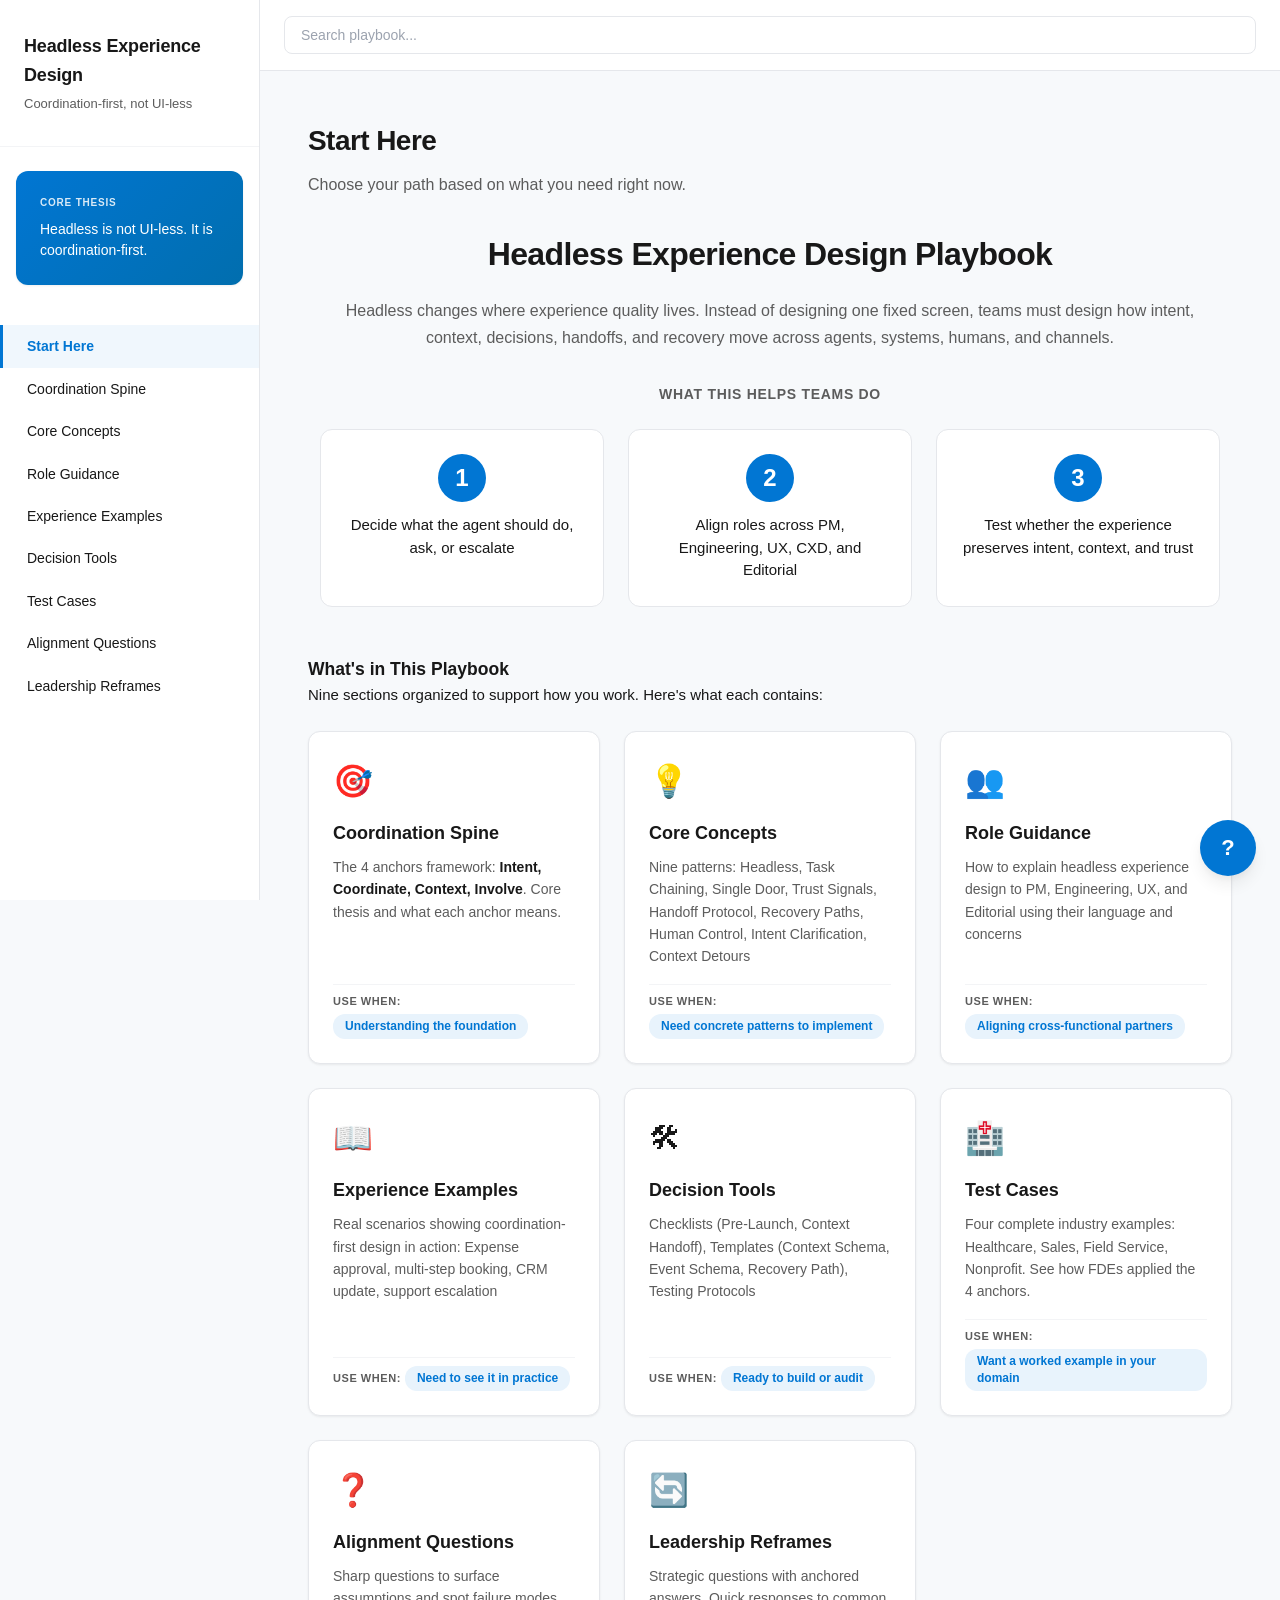
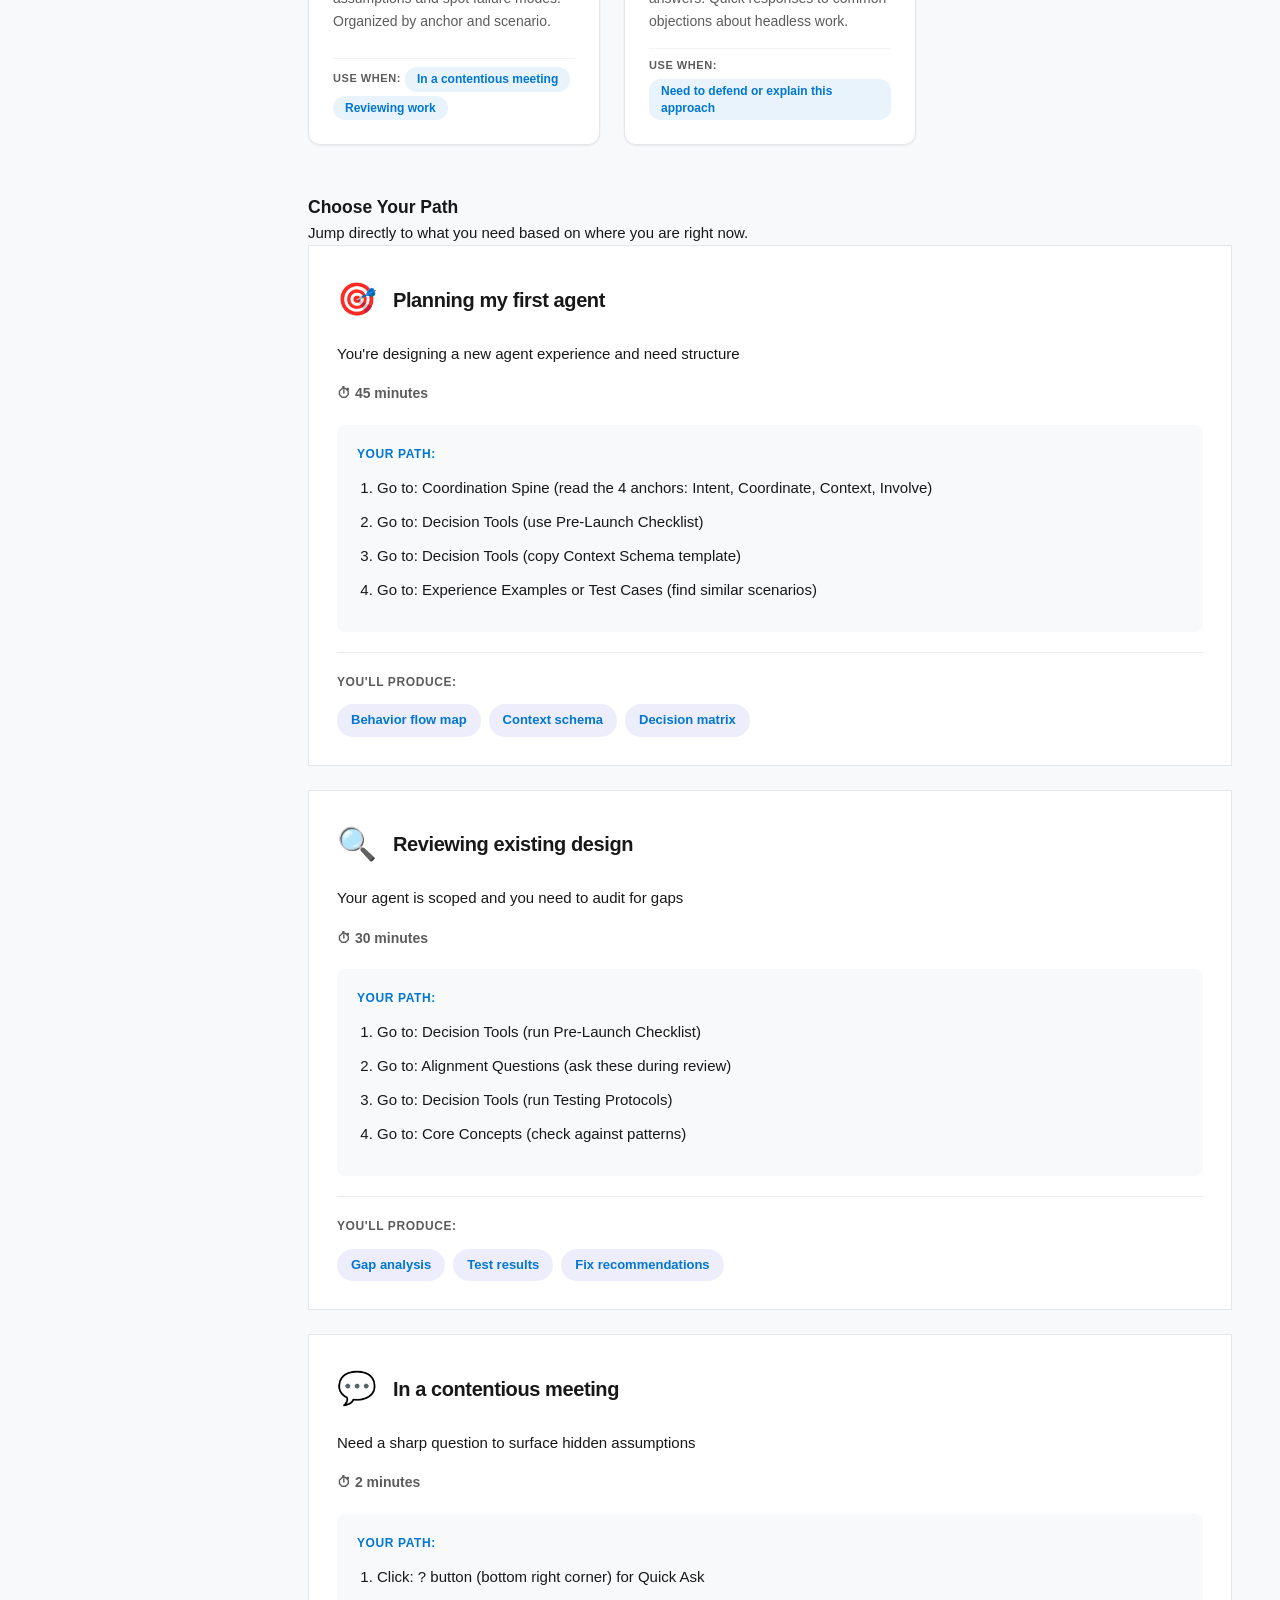
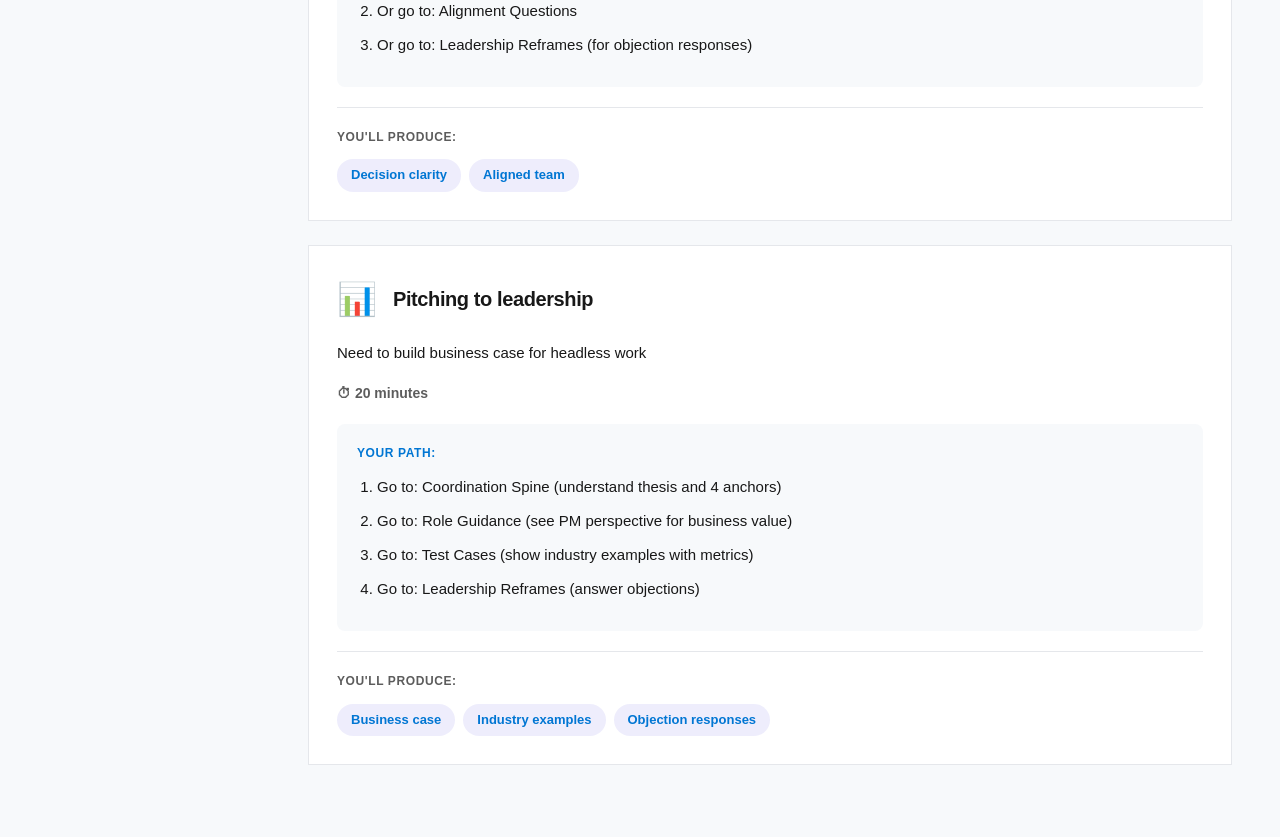
==== index.html @ 30144fce "Add files via upload" ====
<!DOCTYPE html>
<html lang="en">
<head>
    <meta charset="UTF-8">
    <meta name="viewport" content="width=device-width, initial-scale=1.0">
    <title>Headless Experience Design Playbook</title>
    <link rel="stylesheet" href="styles.css">
    <link rel="stylesheet" href="styles-enhancements.css">
    <link rel="stylesheet" href="styles-clean.css">
</head>
<body>
    <div class="app">
        <button id="mobile-menu-toggle" class="mobile-menu-toggle" aria-label="Toggle menu">
            <span class="hamburger-line"></span>
            <span class="hamburger-line"></span>
            <span class="hamburger-line"></span>
        </button>

        <div id="mobile-overlay" class="mobile-overlay"></div>

        <aside class="sidebar" id="sidebar">
            <div class="sidebar-header">
                <h1>Headless Experience Design</h1>
                <p class="tagline">Coordination-first, not UI-less</p>
            </div>
            <div class="spine-summary">
                <div class="spine-summary-label">Core Thesis</div>
                <div class="spine-summary-text">Headless is not UI-less. It is coordination-first.</div>
            </div>
            <nav class="nav">
                <a href="#getting-started" class="nav-link active" data-section="getting-started">Start Here</a>
                <a href="#spine" class="nav-link" data-section="spine">Coordination Spine</a>
                <a href="#concepts" class="nav-link" data-section="concepts">Core Concepts</a>
                <a href="#by-role" class="nav-link" data-section="by-role">Role Guidance</a>
                <a href="#examples" class="nav-link" data-section="examples">Experience Examples</a>
                <a href="#tools" class="nav-link" data-section="tools">Decision Tools</a>
                <a href="#test-cases" class="nav-link" data-section="test-cases">Test Cases</a>
                <a href="#questions" class="nav-link" data-section="questions">Alignment Questions</a>
                <a href="#reframes" class="nav-link" data-section="reframes">Leadership Reframes</a>
            </nav>
        </aside>

        <main class="main">
            <div class="search-bar">
                <input type="text" id="search" placeholder="Search playbook..." />
                <button id="clear-search" class="clear-btn" style="display: none;">✕</button>
                <button id="meeting-mode-toggle" class="meeting-mode-btn" title="Meeting Mode: Larger text, less detail">
                    <span class="meeting-mode-icon">👁</span>
                    <span class="meeting-mode-label">Meeting Mode</span>
                </button>
            </div>

            <div class="content">
                <section id="getting-started" class="section active">
                    <h2>Start Here</h2>
                    <p class="section-description">Choose your path based on what you need right now.</p>
                    <div id="getting-started-content"></div>
                </section>

                <section id="spine" class="section">
                    <div class="hero">
                        <div class="hero-label">Core Thesis</div>
                        <div class="hero-title">In headless and agentic systems, the experience succeeds or fails based on how the system behaves across steps, surfaces, and humans.</div>
                        <div class="hero-subtitle">Your job: Design how intent becomes coordinated action, while preserving context, control, and trust.</div>
                    </div>
                    <div id="spine-content"></div>
                </section>

                <section id="concepts" class="section">
                    <h2>Core Concepts</h2>
                    <p class="section-description">Nine patterns that show up across headless systems.</p>
                    <div class="filters">
                        <div class="filter-group">
                            <div class="filter-label">Filter by:</div>
                            <div id="concept-filters" class="chips"></div>
                        </div>
                    </div>
                    <div class="highlight-card">
                        <div class="highlight-label">💡 Tip</div>
                        <p class="highlight-text">Pick one concept, lead with the concrete example, then connect to the principle.</p>
                    </div>
                    <div id="concepts-content"></div>
                </section>

                <section id="by-role" class="section">
                    <h2>Role Guidance</h2>
                    <p class="section-description">How to explain headless experience design to PM, Engineering, UX, and Editorial.</p>
                    <div class="filters">
                        <div class="filter-group">
                            <div class="filter-label">Filter by:</div>
                            <div id="role-filters" class="chips"></div>
                        </div>
                    </div>
                    <div class="highlight-card">
                        <div class="highlight-label">💡 Tip</div>
                        <p class="highlight-text">Start with their concerns. Use their language. Connect behavior layer to outcomes they own.</p>
                    </div>
                    <div id="by-role-content"></div>
                </section>

                <section id="examples" class="section">
                    <h2>Experience Examples</h2>
                    <p class="section-description">Real scenarios showing coordination-first design in action.</p>
                    <div class="highlight-card">
                        <div class="highlight-label">💡 Tip</div>
                        <p class="highlight-text">When explaining gets abstract, anchor in a real scenario. Walk through what the system does, step by step.</p>
                    </div>
                    <div id="examples-content"></div>
                </section>

                <section id="tools" class="section">
                    <h2>Decision Tools</h2>
                    <p class="section-description">Checklists, templates, and testing protocols to prevent errors and ensure consistency.</p>
                    <div class="highlight-card">
                        <div class="highlight-label">💡 Tip</div>
                        <p class="highlight-text">These are working documents. Copy templates, check off checklists, run tests. Make them your own.</p>
                    </div>
                    <div id="tools-content"></div>
                </section>

                <section id="test-cases" class="section">
                    <h2>Industry Test Cases</h2>
                    <p class="section-description">See how FDEs in different industries use this playbook to design headless agents. Follow their journey from assignment to validated design.</p>
                    <div class="highlight-card">
                        <div class="highlight-label">💡 Tip</div>
                        <p class="highlight-text">Pick an industry similar to yours. See how they mapped the 4 anchors, created schemas, and solved coordination challenges.</p>
                    </div>
                    <div id="test-cases-content"></div>
                </section>

                <section id="questions" class="section">
                    <h2>Alignment Questions</h2>
                    <p class="section-description">Shift from defending to exploring. Ask, don't tell.</p>
                    <div class="highlight-card">
                        <div class="highlight-label">💡 Tip</div>
                        <p class="highlight-text">Click the <strong>?</strong> button (bottom right) to access questions anywhere in the app.</p>
                    </div>
                    <div id="questions-content"></div>
                </section>

                <section id="reframes" class="section">
                    <h2>Leadership Reframes</h2>
                    <p class="section-description">Strategic questions with anchored answers, plus quick responses to objections.</p>
                    <div id="copy-bank-content"></div>
                </section>
            </div>
        </main>
    </div>

    <button id="quick-ask-btn" class="quick-ask-fab" title="Quick Ask">?</button>

    <div id="quick-ask-panel" class="quick-ask-panel">
        <div class="quick-ask-header">
            <h3>Quick Ask</h3>
            <button id="close-quick-ask" class="close-btn">✕</button>
        </div>
        <div class="quick-ask-content" id="quick-ask-content"></div>
    </div>

    <div id="overlay" class="overlay"></div>
    <div id="toast" class="toast">Copied to clipboard!</div>

    <script src="script-enhanced.js?v=20250517-1"></script>
</body>
</html>
---- styles-enhancements.css ----
/* New styles for enhanced playbook features */

/* Getting Started Section */
.decision-flowchart-container {
    background: var(--color-surface);
    border: 2px solid var(--color-accent);
    border-radius: var(--radius);
    padding: 28px;
    margin-bottom: 40px;
}

.flowchart-wrapper {
    background: white;
    padding: 24px;
    border-radius: var(--radius-sm);
    overflow-x: auto;
}

.flowchart-image {
    max-width: 100%;
    height: auto;
    display: block;
    margin: 0 auto;
}

@media (max-width: 768px) {
    .decision-flowchart-container {
        padding: 20px;
    }

    .flowchart-wrapper {
        padding: 16px;
    }
}

.path-card {
    background: var(--color-surface);
    border: 1.5px solid var(--color-border);
    border-radius: var(--radius);
    padding: 28px;
    margin-bottom: 24px;
    transition: all 0.2s;
}

.path-card:hover {
    border-color: var(--color-accent);
    box-shadow: var(--shadow-md);
    transform: translateY(-2px);
}

.path-header {
    display: flex;
    align-items: center;
    gap: 16px;
    margin-bottom: 16px;
}

.path-icon {
    font-size: 32px;
    flex-shrink: 0;
}

.path-title {
    font-size: 20px;
    font-weight: 700;
    color: var(--color-text);
    letter-spacing: -0.02em;
}

.path-description {
    font-size: 15px;
    color: var(--color-text);
    line-height: 1.65;
    margin-bottom: 16px;
}

.path-meta {
    display: flex;
    gap: 16px;
    margin-bottom: 20px;
    font-size: 14px;
    color: var(--color-text-muted);
}

.path-time {
    font-weight: 600;
}

.path-steps {
    background: var(--color-bg);
    padding: 20px;
    border-radius: var(--radius-sm);
    margin-bottom: 20px;
}

.path-steps-label {
    font-size: 12px;
    font-weight: 700;
    text-transform: uppercase;
    letter-spacing: 0.6px;
    color: var(--color-accent);
    margin-bottom: 12px;
}

.path-steps ol {
    margin: 0;
    padding-left: 20px;
}

.path-steps li {
    margin: 10px 0;
    line-height: 1.6;
}

.path-deliverables {
    border-top: 1px solid var(--color-border);
    padding-top: 20px;
}

.path-deliverables-label {
    font-size: 12px;
    font-weight: 700;
    text-transform: uppercase;
    letter-spacing: 0.6px;
    color: var(--color-text-muted);
    margin-bottom: 12px;
}

.path-deliverables-list {
    display: flex;
    gap: 8px;
    flex-wrap: wrap;
}

.deliverable-chip {
    font-size: 13px;
    padding: 6px 14px;
    background: rgba(91, 79, 219, 0.1);
    color: var(--color-accent);
    border-radius: 16px;
    font-weight: 600;
}

/* Tools Section */
.quick-reference-card {
    background: var(--color-surface);
    border: 3px solid var(--color-accent);
    border-radius: var(--radius);
    padding: 32px;
    margin-bottom: 40px;
    box-shadow: var(--shadow-lg);
}

.qr-header {
    display: flex;
    justify-content: space-between;
    align-items: center;
    margin-bottom: 16px;
}

.qr-title {
    font-size: 24px;
    font-weight: 700;
    color: var(--color-accent);
    letter-spacing: -0.02em;
    margin: 0;
}

.qr-print-btn {
    font-size: 13px;
    padding: 8px 16px;
}

.qr-description {
    font-size: 15px;
    color: var(--color-text-muted);
    margin-bottom: 28px;
    line-height: 1.6;
}

.qr-grid {
    display: grid;
    grid-template-columns: 1fr;
    gap: 24px;
}

@media (min-width: 768px) {
    .qr-grid {
        grid-template-columns: repeat(2, 1fr);
    }
}

.qr-section {
    background: var(--color-bg);
    padding: 20px;
    border-radius: var(--radius-sm);
    border-left: 4px solid var(--color-accent);
}

.qr-section-title {
    font-size: 16px;
    font-weight: 700;
    color: var(--color-text);
    margin-bottom: 14px;
    letter-spacing: -0.01em;
}

.qr-list {
    list-style: none;
    margin: 0;
    padding: 0;
}

.qr-list li {
    font-size: 14px;
    line-height: 1.8;
    color: var(--color-text);
    margin: 8px 0;
    padding-left: 0;
}

@media print {
    .quick-reference-card {
        page-break-inside: avoid;
        border: 2px solid #5b4fdb;
        box-shadow: none;
    }

    .qr-print-btn {
        display: none;
    }

    .qr-grid {
        grid-template-columns: repeat(2, 1fr);
    }
}

.tools-section-title {
    font-size: 24px;
    font-weight: 700;
    color: var(--color-text);
    margin-bottom: 24px;
    letter-spacing: -0.02em;
    border-bottom: 2px solid var(--color-border);
    padding-bottom: 12px;
}

.tools-grid {
    display: grid;
    grid-template-columns: 1fr;
    gap: 24px;
    margin-bottom: 32px;
}

@media (min-width: 1024px) {
    .tools-grid {
        grid-template-columns: repeat(2, 1fr);
    }
}

.tool-card {
    background: var(--color-surface);
    border: 1.5px solid var(--color-border);
    border-radius: var(--radius);
    padding: 24px;
    transition: all 0.2s;
}

.tool-card:hover {
    box-shadow: var(--shadow-md);
    border-color: rgba(91, 79, 219, 0.3);
}

.tool-card-header {
    display: flex;
    justify-content: space-between;
    align-items: flex-start;
    margin-bottom: 12px;
}

.tool-card-title {
    font-size: 18px;
    font-weight: 700;
    color: var(--color-text);
    letter-spacing: -0.02em;
}

.tool-card-category {
    font-size: 11px;
    padding: 4px 10px;
    background: var(--color-bg);
    border-radius: 12px;
    color: var(--color-text-muted);
    font-weight: 700;
    text-transform: uppercase;
    letter-spacing: 0.5px;
}

.tool-card-description {
    font-size: 14px;
    color: var(--color-text-muted);
    margin-bottom: 20px;
    line-height: 1.6;
}

/* Checklist styles */
.checklist-content {
    display: flex;
    flex-direction: column;
    gap: 24px;
}

.checklist-section {
    background: var(--color-bg);
    padding: 16px;
    border-radius: var(--radius-sm);
}

.checklist-section-title {
    font-size: 14px;
    font-weight: 700;
    color: var(--color-accent);
    margin-bottom: 12px;
    text-transform: uppercase;
    letter-spacing: 0.5px;
    font-size: 12px;
}

.checkbox-item {
    display: flex;
    align-items: flex-start;
    gap: 12px;
    margin: 10px 0;
    cursor: pointer;
    user-select: none;
}

.checkbox-item input[type="checkbox"] {
    margin-top: 4px;
    flex-shrink: 0;
    cursor: pointer;
    width: 18px;
    height: 18px;
}

.checkbox-item span {
    font-size: 14px;
    line-height: 1.6;
    color: var(--color-text);
}

.checkbox-item:hover span {
    color: var(--color-accent);
}

/* Template styles */
.code-template {
    position: relative;
    background: #1e1e1e;
    border-radius: var(--radius-sm);
    padding: 20px;
    margin-top: 16px;
}

.code-template .copy-btn {
    position: absolute;
    top: 12px;
    right: 12px;
    z-index: 1;
}

.code-template pre {
    margin: 0;
    overflow-x: auto;
}

.code-template code {
    font-family: 'SF Mono', Monaco, 'Cascadia Code', 'Roboto Mono', Consolas, 'Courier New', monospace;
    font-size: 13px;
    line-height: 1.6;
    color: #d4d4d4;
    white-space: pre;
}

.template-structure {
    margin-top: 16px;
    display: flex;
    flex-direction: column;
    gap: 12px;
}

.structure-item {
    font-size: 14px;
    line-height: 1.6;
    color: var(--color-text);
    padding: 10px 16px;
    background: var(--color-bg);
    border-left: 3px solid var(--color-accent);
    border-radius: 0 var(--radius-sm) var(--radius-sm) 0;
}

.structure-example {
    background: var(--color-bg);
    padding: 14px 16px;
    border-radius: var(--radius-sm);
}

.structure-label {
    font-size: 12px;
    font-weight: 700;
    color: var(--color-accent);
    text-transform: uppercase;
    letter-spacing: 0.5px;
    margin-bottom: 6px;
}

.structure-text {
    font-size: 14px;
    line-height: 1.6;
    color: var(--color-text);
}

/* Testing Protocol styles */
.testing-steps {
    background: var(--color-bg);
    padding: 16px;
    border-radius: var(--radius-sm);
    margin-top: 16px;
}

.testing-steps-label {
    font-size: 12px;
    font-weight: 700;
    color: var(--color-accent);
    text-transform: uppercase;
    letter-spacing: 0.5px;
    margin-bottom: 12px;
}

.testing-steps ol {
    margin: 0;
    padding-left: 20px;
}

.testing-steps li {
    margin: 10px 0;
    line-height: 1.6;
    font-size: 14px;
}

.pass-condition {
    margin-top: 16px;
    padding: 16px;
    background: rgba(34, 197, 94, 0.1);
    border-left: 3px solid #22c55e;
    border-radius: 0 var(--radius-sm) var(--radius-sm) 0;
}

.pass-condition-label {
    font-size: 12px;
    font-weight: 700;
    color: #16a34a;
    margin-bottom: 8px;
}

.pass-condition-text {
    font-size: 14px;
    line-height: 1.6;
    color: var(--color-text);
}

/* Enhanced Concept Cards */
.concept-card .implementation-guide {
    background: rgba(91, 79, 219, 0.06);
    padding: 16px;
    border-radius: var(--radius-sm);
    margin-top: 16px;
}

.concept-card .implementation-guide ul {
    margin: 8px 0 0 0;
    padding-left: 20px;
}

.concept-card .implementation-guide li {
    margin: 8px 0;
    line-height: 1.6;
}

.concept-card .red-flags {
    background: rgba(239, 68, 68, 0.06);
    padding: 16px;
    border-radius: var(--radius-sm);
    margin-top: 16px;
    border-left: 3px solid #ef4444;
}

.concept-card .red-flags ul {
    margin: 8px 0 0 0;
    padding-left: 20px;
}

.concept-card .red-flags li {
    margin: 8px 0;
    line-height: 1.6;
    color: var(--color-text-muted);
}

/* Enhanced Role Cards */
.role-deliverables {
    background: var(--color-bg);
    padding: 16px;
    border-radius: var(--radius-sm);
    margin-top: 16px;
}

.role-deliverables ul {
    margin: 8px 0 0 0;
    padding-left: 20px;
}

.role-deliverables li {
    margin: 8px 0;
    line-height: 1.6;
}

/* Enhanced Example Cards */
.patterns-applied {
    margin-top: 16px;
    padding-top: 16px;
    border-top: 1px solid var(--color-border);
}

.pattern-tags {
    display: flex;
    gap: 8px;
    flex-wrap: wrap;
    margin-top: 8px;
}

.pattern-tag {
    font-size: 12px;
    padding: 6px 12px;
    background: rgba(91, 79, 219, 0.1);
    color: var(--color-accent);
    border-radius: 16px;
    font-weight: 600;
}

.context-block {
    background: rgba(91, 79, 219, 0.06);
    padding: 16px;
    border-radius: var(--radius-sm);
    margin-top: 16px;
}

.context-block ul {
    margin: 8px 0 0 0;
    padding-left: 20px;
}

.context-block li {
    margin: 8px 0;
    line-height: 1.6;
}

.failure-modes-block {
    background: rgba(239, 68, 68, 0.04);
    padding: 20px;
    border-radius: var(--radius-sm);
    margin-top: 16px;
    border: 1.5px solid rgba(239, 68, 68, 0.2);
}

.failure-mode-item {
    background: var(--color-surface);
    padding: 16px;
    border-radius: var(--radius-sm);
    margin-top: 12px;
}

.failure-mode-item:first-child {
    margin-top: 12px;
}

.fm-failure {
    font-size: 15px;
    font-weight: 600;
    color: #dc2626;
    margin-bottom: 8px;
}

.fm-impact {
    font-size: 14px;
    color: var(--color-text-muted);
    margin-bottom: 8px;
    line-height: 1.6;
}

.fm-prevention {
    font-size: 14px;
    color: var(--color-text);
    line-height: 1.6;
    padding: 12px;
    background: rgba(34, 197, 94, 0.08);
    border-left: 3px solid #22c55e;
    border-radius: 0 var(--radius-sm) var(--radius-sm) 0;
}

/* Meeting mode adjustments for new content */
body.meeting-mode .path-description,
body.meeting-mode .tool-card-description,
body.meeting-mode .testing-steps-label,
body.meeting-mode .checklist-section-title {
    display: none;
}

body.meeting-mode .path-title,
body.meeting-mode .tool-card-title {
    font-size: 20px;
}

body.meeting-mode .failure-modes-block {
    display: none;
}

/* Responsive adjustments */
@media (max-width: 768px) {
    .path-card {
        padding: 20px;
    }

    .path-icon {
        font-size: 24px;
    }

    .path-title {
        font-size: 18px;
    }

    .tool-card {
        padding: 20px;
    }

    .tools-grid {
        gap: 16px;
    }

    .code-template {
        padding: 16px;
    }

    .code-template code {
        font-size: 12px;
    }
}

/* Industry Test Cases Section */
.industry-selector {
    display: grid;
    grid-template-columns: repeat(auto-fit, minmax(200px, 1fr));
    gap: 16px;
    margin-bottom: 32px;
}

.industry-card {
    background: var(--color-surface);
    border: 2px solid var(--color-border);
    border-radius: var(--radius);
    padding: 24px;
    text-align: center;
    cursor: pointer;
    transition: all 0.2s;
}

.industry-card:hover {
    border-color: var(--color-accent);
    box-shadow: var(--shadow-md);
    transform: translateY(-2px);
}

.industry-card.active {
    border-color: var(--color-accent);
    background: rgba(91, 79, 219, 0.06);
    box-shadow: var(--shadow-sm);
}

.industry-icon {
    font-size: 48px;
    margin-bottom: 12px;
}

.industry-name {
    font-size: 18px;
    font-weight: 700;
    color: var(--color-text);
    margin-bottom: 8px;
}

.industry-tagline {
    font-size: 13px;
    color: var(--color-text-muted);
    line-height: 1.4;
}

/* Test Case Detail */
.test-case-header {
    display: flex;
    align-items: flex-start;
    gap: 20px;
    padding: 28px;
    background: var(--color-surface);
    border: 2px solid var(--color-accent);
    border-radius: var(--radius);
    margin-bottom: 24px;
}

.test-case-icon {
    font-size: 64px;
    flex-shrink: 0;
}

.test-case-title-group {
    flex: 1;
}

.test-case-title {
    font-size: 24px;
    font-weight: 700;
    color: var(--color-text);
    margin-bottom: 8px;
}

.test-case-meta {
    display: flex;
    gap: 16px;
    font-size: 14px;
    color: var(--color-text-muted);
}

.test-case-fde {
    font-weight: 600;
}

.test-case-assignment {
    background: rgba(91, 79, 219, 0.06);
    padding: 20px;
    border-radius: var(--radius-sm);
    border-left: 4px solid var(--color-accent);
    margin-bottom: 20px;
}

.assignment-label {
    font-size: 12px;
    font-weight: 700;
    text-transform: uppercase;
    letter-spacing: 0.6px;
    color: var(--color-accent);
    margin-bottom: 10px;
}

.assignment-text {
    font-size: 15px;
    line-height: 1.6;
    color: var(--color-text);
}

.test-case-constraints {
    margin-bottom: 20px;
}

.constraints-label,
.surfaces-label {
    font-size: 13px;
    font-weight: 600;
    color: var(--color-text-muted);
    margin-bottom: 10px;
}

.constraints-list,
.surfaces-list {
    display: flex;
    flex-wrap: wrap;
    gap: 8px;
}

.constraint-chip {
    font-size: 13px;
    padding: 6px 12px;
    background: rgba(239, 68, 68, 0.1);
    color: #dc2626;
    border-radius: 16px;
    font-weight: 600;
}

.surface-chip {
    font-size: 13px;
    padding: 6px 12px;
    background: rgba(34, 197, 94, 0.1);
    color: #16a34a;
    border-radius: 16px;
    font-weight: 600;
}

.test-case-surfaces {
    margin-bottom: 32px;
}

/* Anchors Tabs */
.anchors-tabs {
    display: flex;
    gap: 8px;
    margin-bottom: 24px;
    border-bottom: 2px solid var(--color-border);
    flex-wrap: wrap;
}

.anchor-tab {
    display: flex;
    align-items: center;
    gap: 8px;
    padding: 12px 20px;
    background: var(--color-surface);
    border: 2px solid var(--color-border);
    border-bottom: none;
    border-radius: var(--radius-sm) var(--radius-sm) 0 0;
    cursor: pointer;
    transition: all 0.2s;
    font-weight: 600;
    color: var(--color-text-muted);
    margin-bottom: -2px;
}

.anchor-tab:hover {
    border-color: var(--color-accent);
    color: var(--color-accent);
}

.anchor-tab.active {
    border-color: var(--color-accent);
    border-bottom-color: var(--color-surface);
    color: var(--color-accent);
    background: var(--color-surface);
    position: relative;
    z-index: 1;
}

.anchor-tab-icon {
    font-size: 20px;
}

.anchor-tab-label {
    font-size: 14px;
}

/* Anchor Detail Content */
.anchor-detail {
    background: var(--color-surface);
    border: 1.5px solid var(--color-border);
    border-radius: var(--radius);
    padding: 28px;
    margin-bottom: 24px;
}

.anchor-section {
    margin-bottom: 24px;
}

.anchor-section:last-child {
    margin-bottom: 0;
}

.anchor-section-label {
    font-size: 14px;
    font-weight: 700;
    text-transform: uppercase;
    letter-spacing: 0.6px;
    color: var(--color-accent);
    margin-bottom: 12px;
}

.anchor-section-text {
    font-size: 15px;
    line-height: 1.65;
    color: var(--color-text);
}

.ambiguity-list {
    list-style: none;
    margin: 0;
    padding: 0;
}

.ambiguity-list li {
    padding: 10px 16px;
    background: var(--color-bg);
    border-left: 3px solid var(--color-accent);
    border-radius: 0 var(--radius-sm) var(--radius-sm) 0;
    margin: 8px 0;
    font-size: 14px;
}

.confidence-grid {
    display: grid;
    grid-template-columns: repeat(auto-fit, minmax(200px, 1fr));
    gap: 12px;
}

.confidence-item {
    padding: 16px;
    border-radius: var(--radius-sm);
    border-left: 4px solid;
}

.confidence-high {
    background: rgba(34, 197, 94, 0.08);
    border-left-color: #22c55e;
}

.confidence-medium {
    background: rgba(245, 158, 11, 0.08);
    border-left-color: #f59e0b;
}

.confidence-low {
    background: rgba(239, 68, 68, 0.08);
    border-left-color: #ef4444;
}

.confidence-label {
    font-size: 12px;
    font-weight: 700;
    margin-bottom: 6px;
}

.confidence-example {
    font-size: 14px;
    line-height: 1.5;
}

.flow-steps {
    margin: 0;
    padding-left: 24px;
}

.flow-steps li {
    margin: 10px 0;
    line-height: 1.6;
}

.failure-point {
    background: var(--color-bg);
    padding: 16px;
    border-radius: var(--radius-sm);
    margin: 12px 0;
    border-left: 3px solid #ef4444;
}

.fp-step,
.fp-failure,
.fp-recovery {
    margin: 6px 0;
    font-size: 14px;
}

.fp-recovery {
    color: #16a34a;
}

.schema-preview {
    position: relative;
    background: #1e1e1e;
    padding: 20px;
    border-radius: var(--radius-sm);
    overflow-x: auto;
}

.schema-preview pre {
    margin: 0;
}

.schema-preview code {
    font-family: 'SF Mono', Monaco, 'Cascadia Code', 'Roboto Mono', Consolas, monospace;
    font-size: 13px;
    line-height: 1.6;
    color: #d4d4d4;
}

.schema-preview .copy-btn {
    position: absolute;
    top: 12px;
    right: 12px;
}

.handoff-scenario {
    background: var(--color-bg);
    padding: 16px;
    border-radius: var(--radius-sm);
    margin: 12px 0;
    border-left: 3px solid var(--color-accent);
}

.handoff-route {
    font-size: 16px;
    font-weight: 700;
    color: var(--color-accent);
    margin-bottom: 10px;
}

.handoff-scenario-text,
.handoff-context,
.handoff-human {
    margin: 8px 0;
    font-size: 14px;
    line-height: 1.6;
}

.escalation-trigger {
    background: var(--color-bg);
    padding: 16px;
    border-radius: var(--radius-sm);
    margin: 12px 0;
}

.et-header {
    display: flex;
    justify-content: space-between;
    align-items: flex-start;
    gap: 12px;
    margin-bottom: 10px;
}

.et-condition {
    font-weight: 600;
    font-size: 14px;
    flex: 1;
}

.et-priority {
    font-size: 11px;
    padding: 4px 10px;
    border-radius: 12px;
    font-weight: 700;
    text-transform: uppercase;
    flex-shrink: 0;
}

.priority-critical {
    background: #fecaca;
    color: #991b1b;
}

.priority-high {
    background: #fed7aa;
    color: #9a3412;
}

.priority-medium {
    background: #fef3c7;
    color: #92400e;
}

.et-action {
    font-size: 14px;
    line-height: 1.6;
}

.decision-matrix {
    background: var(--color-bg);
    border-radius: var(--radius-sm);
    overflow: hidden;
}

.matrix-row {
    display: grid;
    grid-template-columns: 2fr 3fr;
    gap: 16px;
    padding: 12px 16px;
    border-bottom: 1px solid var(--color-border);
}

.matrix-row:last-child {
    border-bottom: none;
}

.matrix-scenario {
    font-weight: 600;
    font-size: 14px;
    text-transform: capitalize;
}

.matrix-decision {
    font-size: 14px;
    color: var(--color-accent);
}

/* Deliverables */
.test-case-deliverables {
    background: var(--color-surface);
    border: 1.5px solid var(--color-border);
    border-radius: var(--radius);
    padding: 28px;
    margin-bottom: 24px;
}

.test-case-deliverables h4 {
    font-size: 20px;
    font-weight: 700;
    margin-bottom: 20px;
    color: var(--color-text);
}

.deliverables-grid {
    display: grid;
    grid-template-columns: repeat(auto-fit, minmax(200px, 1fr));
    gap: 16px;
    margin-bottom: 24px;
}

.deliverable-item {
    background: var(--color-bg);
    padding: 16px;
    border-radius: var(--radius-sm);
    text-align: center;
}

.deliverable-icon {
    font-size: 32px;
    margin-bottom: 8px;
}

.deliverable-name {
    font-size: 14px;
    font-weight: 700;
    color: var(--color-text);
    margin-bottom: 6px;
}

.deliverable-desc {
    font-size: 13px;
    color: var(--color-text-muted);
    line-height: 1.4;
}

.testing-protocols {
    background: rgba(91, 79, 219, 0.06);
    padding: 20px;
    border-radius: var(--radius-sm);
    border-left: 4px solid var(--color-accent);
}

.testing-label {
    font-size: 14px;
    font-weight: 700;
    color: var(--color-accent);
    margin-bottom: 12px;
}

.testing-protocols ul {
    margin: 0;
    padding-left: 20px;
}

.testing-protocols li {
    margin: 8px 0;
    font-size: 14px;
}

/* Metrics */
.test-case-metrics {
    background: var(--color-surface);
    border: 1.5px solid var(--color-border);
    border-radius: var(--radius);
    padding: 28px;
    margin-bottom: 24px;
}

.test-case-metrics h4 {
    font-size: 20px;
    font-weight: 700;
    margin-bottom: 20px;
    color: var(--color-text);
}

.metrics-grid {
    display: grid;
    grid-template-columns: repeat(auto-fit, minmax(250px, 1fr));
    gap: 16px;
}

.metric-item {
    background: var(--color-bg);
    padding: 16px;
    border-radius: var(--radius-sm);
    border-left: 3px solid #22c55e;
}

.metric-label {
    font-size: 13px;
    font-weight: 600;
    color: var(--color-text-muted);
    margin-bottom: 6px;
    text-transform: capitalize;
}

.metric-value {
    font-size: 16px;
    font-weight: 700;
    color: var(--color-text);
}

/* Key Insight */
.test-case-insight {
    background: linear-gradient(135deg, #fef3c7 0%, #fde68a 100%);
    padding: 24px;
    border-radius: var(--radius);
    display: flex;
    gap: 16px;
    align-items: flex-start;
    border: 2px solid #fbbf24;
}

.insight-icon {
    font-size: 32px;
    flex-shrink: 0;
}

.insight-text {
    font-size: 15px;
    line-height: 1.6;
    color: var(--color-text);
    font-weight: 500;
}

/* Responsive */
@media (max-width: 768px) {
    .industry-selector {
        grid-template-columns: 1fr;
    }

    .test-case-header {
        flex-direction: column;
        text-align: center;
    }

    .test-case-icon {
        font-size: 48px;
    }

    .test-case-meta {
        flex-direction: column;
        gap: 4px;
    }

    .anchors-tabs {
        gap: 4px;
    }

    .anchor-tab {
        padding: 10px 12px;
    }

    .anchor-tab-label {
        display: none;
    }

    .confidence-grid {
        grid-template-columns: 1fr;
    }

    .deliverables-grid {
        grid-template-columns: 1fr;
    }

    .metrics-grid {
        grid-template-columns: 1fr;
    }

    .matrix-row {
        grid-template-columns: 1fr;
        gap: 8px;
    }
}

/* Print styles for new content */
@media print {
    .path-card,
    .tool-card {
        page-break-inside: avoid;
        box-shadow: none;
        border: 1px solid #ddd;
    }

    .checkbox-item input[type="checkbox"] {
        -webkit-print-color-adjust: exact;
        print-color-adjust: exact;
    }

    .code-template {
        background: #f5f5f5 !important;
        border: 1px solid #ddd;
    }

    .code-template code {
        color: #000 !important;
    }

    .fm-prevention {
        background: #e8f5e9 !important;
        -webkit-print-color-adjust: exact;
        print-color-adjust: exact;
    }
}
---- styles-clean.css ----
/* ============================================
   Headless Experience Design Playbook - Clean Salesforce-inspired Styles
   ============================================ */

/* ============================================
   Design System Tokens
   ============================================ */
:root {
    /* Colors - Salesforce-inspired palette */
    --color-bg: #F7F9FB;
    --color-surface: #FFFFFF;
    --color-border: #E5E7EB;
    --color-border-subtle: #F3F4F6;

    /* Text colors */
    --color-text: #181818;
    --color-text-muted: #5C5C5C;
    --color-text-subtle: #9CA3AF;

    /* Primary accent (Salesforce blue family) */
    --color-primary: #0176D3;
    --color-primary-hover: #014486;
    --color-primary-light: #E8F3FC;
    --color-primary-subtle: #F0F7FD;

    /* Accent color - override purple from base styles with blue */
    --color-accent: #0176D3;
    --color-accent-hover: #014486;

    /* Status colors (muted, professional) */
    --color-success: #2E844A;
    --color-success-light: #EBF5EE;
    --color-success-border: #C9E6D1;

    --color-warning: #DD7A01;
    --color-warning-light: #FEF6EC;
    --color-warning-border: #FDE2C5;

    --color-danger: #C23934;
    --color-danger-light: #FDECEA;
    --color-danger-border: #FAD4D2;

    --color-info: #0176D3;
    --color-info-light: #E8F3FC;
    --color-info-border: #BFE0F7;

    /* Refined state colors for decision system */
    --color-success-bg: #E8F5E9;
    --color-success-text: #2E7D32;
    --color-warning-bg: #FFF8E1;
    --color-warning-text: #F57C00;
    --color-danger-bg: #FFEBEE;
    --color-danger-text: #C62828;

    /* Gradients */
    --gradient-hero: linear-gradient(135deg, #F0F7FD 0%, #FFFFFF 100%);

    /* Layered shadows for elevation */
    --shadow-elevated: 0 2px 4px rgba(0, 0, 0, 0.04), 0 4px 12px rgba(0, 0, 0, 0.08);
    --shadow-hover: 0 4px 8px rgba(0, 0, 0, 0.06), 0 8px 16px rgba(0, 0, 0, 0.12);

    /* Spacing tokens */
    --space-xs: 4px;
    --space-sm: 8px;
    --space-md: 16px;
    --space-lg: 24px;
    --space-xl: 32px;
    --space-2xl: 48px;

    /* Border radius */
    --radius-sm: 8px;
    --radius-md: 12px;
    --radius-lg: 16px;

    /* Shadows - very subtle */
    --shadow-sm: 0 1px 3px rgba(0, 0, 0, 0.04), 0 1px 2px rgba(0, 0, 0, 0.03);
    --shadow-md: 0 4px 6px rgba(0, 0, 0, 0.05), 0 2px 4px rgba(0, 0, 0, 0.04);
    --shadow-lg: 0 10px 15px rgba(0, 0, 0, 0.06), 0 4px 6px rgba(0, 0, 0, 0.04);

    /* Layout */
    --sidebar-width: 260px;
    --max-content-width: 1200px;
}

/* ============================================
   Reset & Base Styles
   ============================================ */
* {
    margin: 0;
    padding: 0;
    box-sizing: border-box;
}

body {
    font-family: 'Salesforce Sans', -apple-system, BlinkMacSystemFont, 'Segoe UI', Roboto, 'Helvetica Neue', Arial, sans-serif;
    font-size: 15px;
    line-height: 1.6;
    color: var(--color-text);
    background: var(--color-bg);
    -webkit-font-smoothing: antialiased;
    -moz-osx-font-smoothing: grayscale;
}

/* ============================================
   Layout Structure
   ============================================ */
.app {
    display: flex;
    min-height: 100vh;
    position: relative;
}

/* ============================================
   Sidebar - Clean & Refined
   ============================================ */
.sidebar {
    width: var(--sidebar-width);
    background: var(--color-surface);
    border-right: 1px solid var(--color-border);
    position: fixed;
    top: 0;
    left: -260px;
    height: 100vh;
    overflow-y: auto;
    z-index: 1000;
    transition: left 0.3s ease;
}

.sidebar.open {
    left: 0;
}

@media (min-width: 768px) {
    .sidebar {
        left: 0;
    }
}

.sidebar-header {
    padding: var(--space-xl) var(--space-lg);
    border-bottom: 1px solid var(--color-border-subtle);
}

.sidebar-header h1 {
    font-size: 18px;
    font-weight: 600;
    letter-spacing: -0.01em;
    color: var(--color-text);
    margin-bottom: var(--space-xs);
}

.tagline {
    font-size: 13px;
    color: var(--color-text-muted);
    font-weight: 400;
}

/* Memorable Line Card - Premium but subtle */
.spine-summary {
    margin: var(--space-lg) var(--space-md);
    padding: var(--space-lg);
    background: linear-gradient(135deg, #0176D3 0%, #016EAE 100%);
    border-radius: var(--radius-md);
    color: white;
    box-shadow: var(--shadow-sm);
}

.spine-summary-label {
    font-size: 10px;
    font-weight: 600;
    text-transform: uppercase;
    letter-spacing: 0.8px;
    opacity: 0.85;
    margin-bottom: var(--space-sm);
}

.spine-summary-text {
    font-size: 14px;
    font-weight: 400;
    line-height: 1.5;
}

/* Navigation - Quiet & Polished */
.nav {
    display: flex;
    flex-direction: column;
    padding: var(--space-md) 0;
}

.nav-link {
    padding: 10px var(--space-lg);
    text-decoration: none;
    color: var(--color-text);
    font-size: 14px;
    font-weight: 500;
    transition: all 0.15s ease;
    border-left: 3px solid transparent;
    position: relative;
}

.nav-link:hover {
    background: var(--color-primary-subtle);
    color: var(--color-primary);
}

.nav-link.active {
    color: var(--color-primary);
    border-left-color: var(--color-primary);
    background: var(--color-primary-subtle);
    font-weight: 600;
}

/* ============================================
   Main Content Area
   ============================================ */
.main {
    flex: 1;
    margin-left: 0;
    width: 100%;
}

@media (min-width: 768px) {
    .main {
        margin-left: var(--sidebar-width);
        width: auto;
    }
}

/* Search Bar - Integrated & Clean */
.search-bar {
    position: sticky;
    top: 0;
    background: var(--color-surface);
    border-bottom: 1px solid var(--color-border);
    padding: var(--space-md) var(--space-lg);
    z-index: 10;
    display: flex;
    align-items: center;
    gap: var(--space-md);
}

.search-bar input {
    flex: 1;
    min-width: 0;
    padding: 10px var(--space-md);
    border: 1px solid var(--color-border);
    border-radius: var(--radius-sm);
    font-size: 14px;
    font-weight: 400;
    outline: none;
    transition: all 0.2s;
    background: var(--color-surface);
}

.search-bar input:focus {
    border-color: var(--color-primary);
    box-shadow: 0 0 0 3px var(--color-primary-light);
}

.search-bar input::placeholder {
    color: var(--color-text-subtle);
}

.clear-btn {
    background: none;
    border: none;
    color: var(--color-text-muted);
    cursor: pointer;
    font-size: 18px;
    padding: var(--space-xs) var(--space-sm);
    transition: color 0.15s;
}

.clear-btn:hover {
    color: var(--color-text);
}

/* Hide meeting mode button */
.meeting-mode-btn {
    display: none !important;
}

/* ============================================
   Content Container
   ============================================ */
.content {
    padding: var(--space-2xl) var(--space-lg);
    max-width: var(--max-content-width);
    margin: 0 auto;
}

@media (min-width: 768px) {
    .content {
        padding: var(--space-2xl) var(--space-2xl);
    }
}

.section {
    display: none;
}

.section.active {
    display: block;
}

.section h2 {
    font-size: 28px;
    font-weight: 600;
    margin-bottom: var(--space-sm);
    letter-spacing: -0.02em;
    color: var(--color-text);
}

.section-description {
    font-size: 16px;
    color: var(--color-text-muted);
    margin-bottom: var(--space-xl);
    line-height: 1.6;
}

/* ============================================
   Hero Section
   ============================================ */
.hero {
    background: linear-gradient(135deg, #0176D3 0%, #016EAE 100%);
    border-radius: var(--radius-lg);
    padding: var(--space-2xl);
    margin-bottom: var(--space-2xl);
    color: white;
    box-shadow: var(--shadow-sm);
}

.hero-label {
    font-size: 11px;
    font-weight: 600;
    text-transform: uppercase;
    letter-spacing: 1px;
    opacity: 0.9;
    margin-bottom: var(--space-md);
}

.hero-title {
    font-size: 24px;
    font-weight: 600;
    line-height: 1.4;
    margin-bottom: var(--space-md);
}

@media (min-width: 768px) {
    .hero-title {
        font-size: 28px;
    }
}

.hero-subtitle {
    font-size: 16px;
    line-height: 1.6;
    opacity: 0.95;
}

/* ============================================
   Highlight Cards
   ============================================ */
.highlight-card {
    background: var(--color-info-light);
    border: 1px solid var(--color-info-border);
    border-radius: var(--radius-md);
    padding: var(--space-lg);
    margin-bottom: var(--space-xl);
}

.highlight-label {
    font-size: 13px;
    font-weight: 700;
    text-transform: uppercase;
    letter-spacing: 0.05em;
    color: var(--color-primary);
    margin-bottom: var(--space-sm);
    display: flex;
    align-items: center;
    gap: 6px;
}

.highlight-text {
    font-size: 15px;
    font-weight: 500;
    color: var(--color-text);
    line-height: 1.6;
    margin: 0;
}

/* ============================================
   Decision System - Clean Cards (replaces SVG)
   ============================================ */
.decision-flowchart-container {
    background: var(--color-surface);
    border: 1px solid var(--color-border);
    border-radius: var(--radius-lg);
    padding: var(--space-2xl);
    margin-bottom: var(--space-2xl);
}

.decision-system-title {
    font-size: 20px;
    font-weight: 600;
    color: var(--color-text);
    margin-bottom: var(--space-md);
    text-align: center;
}

.decision-system {
    max-width: 1040px;
    margin: 0 auto;
    display: flex;
    flex-direction: column;
    gap: var(--space-lg);
}

/* Checklist Cards */
.checklist-card {
    background: var(--color-surface);
    border: 1px solid var(--color-border);
    border-radius: var(--radius-md);
    padding: var(--space-lg);
    box-shadow: var(--shadow-sm);
}

.checklist-content {
    display: flex;
    flex-direction: column;
    gap: var(--space-md);
    margin-top: var(--space-md);
}

.checklist-section {
    background: var(--color-bg);
    padding: var(--space-md);
    border-radius: var(--radius-sm);
    border: 1px solid var(--color-border-subtle);
}

.checklist-section-title {
    font-size: 12px;
    font-weight: 700;
    color: var(--color-primary);
    margin-bottom: var(--space-sm);
    text-transform: uppercase;
    letter-spacing: 0.05em;
}

.checkbox-item {
    display: flex;
    align-items: flex-start;
    gap: var(--space-sm);
    margin: var(--space-sm) 0;
    cursor: pointer;
    user-select: none;
    padding: var(--space-xs) 0;
}

.checkbox-item input[type="checkbox"] {
    margin-top: 4px;
    flex-shrink: 0;
    cursor: pointer;
    width: 18px;
    height: 18px;
    accent-color: var(--color-primary);
}

.checkbox-item span {
    font-size: 14px;
    line-height: 1.6;
    color: var(--color-text);
}

.checkbox-item:hover span {
    color: var(--color-primary);
}

.checkbox-item input[type="checkbox"]:checked + span {
    text-decoration: line-through;
    color: var(--color-text-muted);
}

/* Tool Card Common Styles */
.tool-card {
    background: var(--color-surface);
    border: 1px solid var(--color-border);
    border-radius: var(--radius-md);
    padding: var(--space-lg);
    box-shadow: var(--shadow-sm);
    transition: all 0.2s ease;
}

.tool-card:hover {
    box-shadow: var(--shadow-md);
}

.tool-card-header {
    display: flex;
    justify-content: space-between;
    align-items: flex-start;
    margin-bottom: var(--space-sm);
}

.tool-card-title {
    font-size: 18px;
    font-weight: 700;
    color: var(--color-text);
    margin: 0;
}

.tool-card-category {
    display: inline-block;
    padding: 4px 12px;
    background: var(--color-primary-light);
    color: var(--color-primary);
    border-radius: 12px;
    font-size: 11px;
    font-weight: 600;
    text-transform: uppercase;
    letter-spacing: 0.05em;
}

.tool-card-description {
    font-size: 14px;
    line-height: 1.6;
    color: var(--color-text-muted);
    margin-bottom: var(--space-md);
}

.tools-grid {
    display: grid;
    grid-template-columns: repeat(auto-fit, minmax(320px, 1fr));
    gap: var(--space-lg);
    margin-top: var(--space-lg);
}

.tools-section-title {
    font-size: 20px;
    font-weight: 700;
    color: var(--color-text);
    margin: var(--space-2xl) 0 var(--space-md) 0;
}

/* Copyable Sections - Gradient treatment for code/schema blocks */
.copyable-section {
    background: linear-gradient(135deg, #F0F7FD 0%, #FFFFFF 100%);
    border: 1px solid var(--color-primary);
    border-left: 4px solid var(--color-primary);
    border-radius: var(--radius-md);
    padding: var(--space-lg);
    position: relative;
    cursor: text;
    user-select: all;
}

.copyable-section::before {
    content: "Click to select and copy";
    position: absolute;
    top: var(--space-sm);
    right: var(--space-sm);
    font-size: 11px;
    font-weight: 600;
    text-transform: uppercase;
    letter-spacing: 0.05em;
    color: var(--color-primary);
    opacity: 0;
    transition: opacity 0.2s ease;
    pointer-events: none;
}

.copyable-section:hover::before {
    opacity: 1;
}

.copyable-section pre {
    margin: 0;
    background: transparent;
    border: none;
    padding: 0;
    user-select: all;
}

.copyable-section code {
    background: transparent;
    color: var(--color-text);
    font-family: 'Monaco', 'Menlo', 'Ubuntu Mono', 'Consolas', 'source-code-pro', monospace;
    font-size: 13px;
    line-height: 1.6;
    user-select: all;
}

/* Contextual card with light blue gradient (copyable section) */
.contextual-card.copyable-section {
    margin-bottom: var(--space-lg);
}

.contextual-card.copyable-section .contextual-label {
    font-size: 12px;
    font-weight: 600;
    text-transform: uppercase;
    letter-spacing: 0.05em;
    color: var(--color-primary);
    margin-bottom: var(--space-sm);
}

.contextual-card.copyable-section .contextual-content {
    font-size: 15px;
    font-weight: 500;
    line-height: 1.6;
    color: var(--color-text);
}

/* Contextual card with purple gradient (example cards) - MUST be white text */
.contextual-card:not(.copyable-section) {
    background: linear-gradient(135deg, #5b4fdb 0%, #7c3aed 100%);
    border: none;
    box-shadow: var(--shadow-lg);
    margin-bottom: var(--space-lg);
    padding: var(--space-lg);
}

.contextual-card:not(.copyable-section) *,
.contextual-card:not(.copyable-section) p,
.contextual-card:not(.copyable-section) div,
.contextual-card:not(.copyable-section) span {
    color: #FFFFFF !important;
}

.contextual-card:not(.copyable-section) .contextual-label {
    color: #EAF3FF !important;
    opacity: 0.95;
    font-size: 10px;
    font-weight: 700;
    text-transform: uppercase;
    letter-spacing: 0.8px;
    margin-bottom: 14px;
}

.contextual-card:not(.copyable-section) .contextual-content {
    color: #FFFFFF !important;
    font-size: 16px;
    font-weight: 600;
    line-height: 1.65;
    margin-bottom: 16px;
}

.contextual-card:not(.copyable-section) .copy-btn,
.contextual-card:not(.copyable-section) button {
    color: #FFFFFF !important;
    background: rgba(255, 255, 255, 0.12);
    border: 1px solid rgba(255, 255, 255, 0.72);
}

.contextual-card:not(.copyable-section) .copy-btn:hover,
.contextual-card:not(.copyable-section) button:hover {
    background: rgba(255, 255, 255, 0.18);
    border-color: rgba(255, 255, 255, 0.85);
}

.contextual-card:not(.copyable-section) .copy-btn:focus-visible,
.contextual-card:not(.copyable-section) button:focus-visible {
    outline: 2px solid #FFFFFF;
    outline-offset: 3px;
}

/* Ensure purple gradient cards stay white at all breakpoints */
@media (min-width: 768px) {
    .contextual-card:not(.copyable-section) .contextual-content {
        font-size: 18px;
        margin-bottom: 20px;
        color: #FFFFFF !important;
    }

    .contextual-card:not(.copyable-section) {
        padding: var(--space-xl);
        margin-bottom: var(--space-xl);
    }
}

/* Quick Pivots cards */
.card.copyable-section {
    background: linear-gradient(135deg, #F0F7FD 0%, #FFFFFF 100%);
    border-left: 4px solid var(--color-primary);
}

.card.copyable-section:hover {
    transform: translateY(-1px);
    box-shadow: var(--shadow-md);
}

/* Playbook Intro Section */
.playbook-intro {
    max-width: 900px;
    margin: 0 auto var(--space-2xl) auto;
    text-align: center;
}

.playbook-intro-title {
    font-size: 32px;
    font-weight: 700;
    color: var(--color-text);
    margin: 0 0 var(--space-md) 0;
    letter-spacing: -0.02em;
}

.playbook-intro-body {
    font-size: 16px;
    line-height: 1.7;
    color: var(--color-text-muted);
    margin: 0 0 var(--space-xl) 0;
}

.playbook-helps-title {
    font-size: 14px;
    font-weight: 700;
    text-transform: uppercase;
    letter-spacing: 0.05em;
    color: var(--color-text-muted);
    margin-bottom: var(--space-lg);
}

.playbook-helps-grid {
    display: grid;
    grid-template-columns: repeat(3, 1fr);
    gap: var(--space-lg);
    margin-bottom: var(--space-2xl);
}

.helps-card {
    background: var(--color-surface);
    border: 1px solid var(--color-border);
    border-radius: var(--radius-md);
    padding: var(--space-lg);
    display: flex;
    flex-direction: column;
    align-items: center;
    gap: var(--space-sm);
    text-align: center;
    transition: all 0.2s ease;
}

.helps-card:hover {
    transform: translateY(-2px);
    box-shadow: var(--shadow-md);
    border-color: var(--color-primary);
}

.helps-number {
    width: 48px;
    height: 48px;
    border-radius: 50%;
    background: var(--color-primary);
    color: var(--color-surface);
    display: flex;
    align-items: center;
    justify-content: center;
    font-size: 24px;
    font-weight: 700;
    margin-bottom: var(--space-xs);
}

.helps-text {
    font-size: 15px;
    font-weight: 500;
    line-height: 1.5;
    color: var(--color-text);
}

@media (max-width: 768px) {
    .playbook-helps-grid {
        grid-template-columns: 1fr;
    }

    .playbook-intro-title {
        font-size: 24px;
    }
}

/* Playbook Structure Section */
.playbook-structure {
    max-width: 1040px;
    margin: 0 auto var(--space-2xl) auto;
}

.structure-grid {
    display: grid;
    grid-template-columns: repeat(auto-fit, minmax(280px, 1fr));
    gap: var(--space-lg);
    margin-top: var(--space-lg);
}

.structure-card {
    background: var(--color-surface);
    border: 1px solid var(--color-border);
    border-radius: var(--radius-md);
    padding: var(--space-lg);
    box-shadow: var(--shadow-sm);
    transition: all 0.2s ease;
    display: flex;
    flex-direction: column;
    gap: var(--space-sm);
}

.structure-card:hover {
    transform: translateY(-2px);
    box-shadow: var(--shadow-hover);
    border-color: var(--color-primary);
    cursor: pointer;
}

.structure-card:active {
    transform: translateY(0);
    box-shadow: var(--shadow-sm);
}

.structure-icon {
    font-size: 32px;
    margin-bottom: var(--space-xs);
}

.structure-title {
    font-size: 18px;
    font-weight: 700;
    color: var(--color-text);
    margin: 0;
}

.structure-desc {
    font-size: 14px;
    line-height: 1.6;
    color: var(--color-text-muted);
    margin: 0;
    flex-grow: 1;
}

.structure-desc strong {
    color: var(--color-text);
    font-weight: 600;
}

.structure-use {
    margin-top: var(--space-sm);
    padding-top: var(--space-sm);
    border-top: 1px solid var(--color-border-subtle);
    display: flex;
    flex-wrap: wrap;
    gap: var(--space-xs);
    align-items: center;
}

.structure-use-label {
    font-size: 11px;
    font-weight: 600;
    text-transform: uppercase;
    letter-spacing: 0.05em;
    color: var(--color-text-muted);
}

.structure-use-chip {
    display: inline-block;
    padding: 4px 12px;
    background: var(--color-primary-light);
    color: var(--color-primary);
    border-radius: 12px;
    font-size: 12px;
    font-weight: 600;
    line-height: 1.4;
}

/* Hero Header */
.decision-hero {
    background: var(--gradient-hero);
    border-radius: var(--radius-lg);
    padding: var(--space-xl) var(--space-lg);
    text-align: center;
    margin-bottom: var(--space-xl);
    border: 1px solid var(--color-border);
}

.decision-hero-title {
    font-size: 28px;
    font-weight: 700;
    color: var(--color-text);
    margin: 0 0 var(--space-xs) 0;
    letter-spacing: -0.02em;
}

.decision-hero-subtitle {
    font-size: 16px;
    color: var(--color-text-muted);
    margin: 0;
    line-height: 1.5;
}

/* Decision Flow */
.decision-flow {
    display: flex;
    flex-direction: column;
    gap: var(--space-lg);
}

/* User Intent card - standalone, elevated */
.decision-start-container {
    display: flex;
    justify-content: center;
    margin-bottom: var(--space-md);
}

.decision-card.decision-start {
    max-width: 400px;
    padding: var(--space-lg);
    background: linear-gradient(135deg, #F0F7FD 0%, #FFFFFF 100%);
    border: 2px solid var(--color-primary);
    box-shadow: var(--shadow-elevated);
    text-align: center;
}

.decision-start-icon {
    font-size: 48px;
    margin-bottom: var(--space-sm);
    display: block;
}

.decision-title {
    font-size: 20px;
    font-weight: 700;
    color: var(--color-text);
    margin: 0 0 var(--space-xs) 0;
}

.decision-text {
    font-size: 14px;
    color: var(--color-text-muted);
    margin: 0;
}

/* Evaluation cards (Confidence + Risk) - side by side */
.decision-evaluation {
    display: grid;
    grid-template-columns: 1fr 1fr;
    gap: var(--space-lg);
    margin-bottom: var(--space-md);
}

.decision-evaluation-card {
    background: var(--color-surface);
    border: 1px solid var(--color-border);
    border-radius: var(--radius-md);
    padding: var(--space-lg);
    box-shadow: var(--shadow-sm);
}

.decision-evaluation-title {
    font-size: 20px;
    font-weight: 700;
    color: var(--color-text);
    margin: 0 0 var(--space-xs) 0;
}

.decision-evaluation-question {
    font-size: 14px;
    color: var(--color-text-muted);
    margin: 0 0 var(--space-md) 0;
}

/* Decision Step Cards */
.decision-step {
    display: flex;
    flex-direction: column;
    gap: var(--space-lg);
    align-items: center;
}

.decision-card {
    background: var(--color-surface);
    border: 2px solid var(--color-border);
    border-radius: var(--radius-md);
    padding: var(--space-lg);
    text-align: center;
    min-width: 280px;
    box-shadow: var(--shadow-sm);
}

.decision-card.start {
    border-color: var(--color-primary);
    background: var(--color-primary-subtle);
}

.decision-card.question {
    border-color: var(--color-info-border);
    background: var(--color-info-light);
}

.decision-card-label {
    font-size: 12px;
    font-weight: 600;
    text-transform: uppercase;
    letter-spacing: 0.5px;
    color: var(--color-text-muted);
    margin-bottom: var(--space-xs);
}

.decision-card-text {
    font-size: 16px;
    font-weight: 600;
    color: var(--color-text);
}

/* Branches - horizontal layout within each evaluation card */
.decision-branches {
    display: grid;
    grid-template-columns: repeat(3, 1fr);
    gap: var(--space-sm);
}

.branch-card {
    background: var(--color-bg);
    border: 1px solid var(--color-border);
    border-radius: var(--radius-sm);
    padding: var(--space-sm) var(--space-xs);
    text-align: center;
}

.branch-level {
    font-size: 12px;
    font-weight: 700;
    text-transform: uppercase;
    letter-spacing: 0.05em;
    margin-bottom: 4px;
}

.branch-desc {
    font-size: 11px;
    color: var(--color-text-muted);
    line-height: 1.4;
}

.branch-card.high .branch-level {
    color: var(--color-success-text);
}

.branch-card.medium .branch-level {
    color: var(--color-warning-text);
}

.branch-card.low .branch-level {
    color: var(--color-danger-text);
}

/* Legacy branch styles (may be unused) */
.decision-branch {
    display: flex;
    flex-direction: column;
    align-items: center;
    gap: var(--space-md);
}

.branch-label {
    font-size: 13px;
    font-weight: 600;
    padding: var(--space-xs) var(--space-md);
    border-radius: var(--radius-sm);
}

.branch-label.high {
    background: var(--color-success-light);
    color: var(--color-success);
    border: 1px solid var(--color-success-border);
}

.branch-label.medium {
    background: var(--color-warning-light);
    color: var(--color-warning);
    border: 1px solid var(--color-warning-border);
}

.branch-label.low {
    background: var(--color-danger-light);
    color: var(--color-danger);
    border: 1px solid var(--color-danger-border);
}

/* Outcomes: Act, Ask, Escalate */
.decision-outcomes {
    display: grid;
    grid-template-columns: repeat(3, 1fr);
    gap: var(--space-lg);
    margin-bottom: var(--space-lg);
}

.action-card {
    background: var(--color-surface);
    border-radius: var(--radius-md);
    padding: var(--space-lg);
    box-shadow: var(--shadow-elevated);
    border: 2px solid transparent;
    transition: all 0.2s ease;
    display: flex;
    flex-direction: column;
    align-items: center;
    text-align: center;
}

.action-card:hover {
    transform: translateY(-2px);
    box-shadow: var(--shadow-hover);
}

.action-card.act {
    background: linear-gradient(135deg, var(--color-success-bg) 0%, #FFFFFF 100%);
    border-color: var(--color-success-text);
}

.action-card.ask {
    background: linear-gradient(135deg, var(--color-warning-bg) 0%, #FFFFFF 100%);
    border-color: var(--color-warning-text);
}

.action-card.escalate {
    background: linear-gradient(135deg, var(--color-danger-bg) 0%, #FFFFFF 100%);
    border-color: var(--color-danger-text);
}

.action-icon {
    font-size: 56px;
    margin-bottom: var(--space-sm);
    filter: drop-shadow(0 2px 4px rgba(0, 0, 0, 0.1));
}

.action-title {
    font-size: 24px;
    font-weight: 700;
    margin: 0 0 var(--space-xs) 0;
    color: var(--color-text);
}

.action-rule {
    display: inline-block;
    background: rgba(255, 255, 255, 0.8);
    border: 1px solid var(--color-border);
    border-radius: 16px;
    padding: 6px 12px;
    font-size: 11px;
    font-weight: 600;
    text-transform: uppercase;
    letter-spacing: 0.05em;
    margin-bottom: var(--space-sm);
    box-shadow: var(--shadow-sm);
}

.action-desc {
    font-size: 14px;
    color: var(--color-text-muted);
    line-height: 1.6;
    margin: 0;
}

/* Legacy action card styles */
.action-card-title {
    font-size: 18px;
    font-weight: 700;
    margin-bottom: var(--space-xs);
}

.action-card.act .action-card-title {
    color: var(--color-success);
}

.action-card.ask .action-card-title {
    color: var(--color-warning);
}

.action-card.escalate .action-card-title {
    color: var(--color-danger);
}

.action-card-subtitle {
    font-size: 13px;
    color: var(--color-text-muted);
}

/* Rule Summary Card */
.rule-summary {
    background: linear-gradient(135deg, #FFF8E1 0%, #FFFFFF 100%);
    border: 2px solid var(--color-warning-text);
    border-radius: var(--radius-md);
    padding: var(--space-lg);
    margin-bottom: var(--space-lg);
}

.rule-summary-title {
    font-size: 16px;
    font-weight: 700;
    color: var(--color-text);
    margin: 0 0 var(--space-md) 0;
    text-align: center;
}

.rule-summary-grid {
    display: grid;
    grid-template-columns: repeat(3, 1fr);
    gap: var(--space-md);
}

.rule-item {
    font-size: 14px;
    color: var(--color-text);
    text-align: center;
    line-height: 1.5;
}

.rule-item strong {
    display: block;
    font-size: 16px;
    font-weight: 700;
    margin-bottom: 4px;
}

.rule-summary-text {
    font-size: 14px;
    line-height: 1.6;
    color: var(--color-text);
}

/* Examples Section */
.decision-examples {
    margin-top: var(--space-lg);
}

.decision-examples > .decision-label {
    font-size: 14px;
    font-weight: 700;
    text-transform: uppercase;
    letter-spacing: 0.05em;
    color: var(--color-text-muted);
    margin-bottom: var(--space-md);
    text-align: center;
}

.decision-examples-grid {
    display: grid;
    grid-template-columns: repeat(3, 1fr);
    gap: var(--space-lg);
}

.example-card {
    background: var(--color-surface);
    border: 1px solid var(--color-border);
    border-radius: var(--radius-md);
    padding: var(--space-lg);
    box-shadow: var(--shadow-sm);
    transition: all 0.2s ease;
}

.example-card:hover {
    transform: translateY(-2px);
    box-shadow: var(--shadow-hover);
}

.example-action {
    display: inline-block;
    padding: 6px 12px;
    border-radius: 16px;
    font-size: 11px;
    font-weight: 700;
    text-transform: uppercase;
    letter-spacing: 0.05em;
    margin-bottom: var(--space-sm);
}

.example-action.act {
    background: var(--color-success-bg);
    color: var(--color-success-text);
}

.example-action.ask {
    background: var(--color-warning-bg);
    color: var(--color-warning-text);
}

.example-action.escalate {
    background: var(--color-danger-bg);
    color: var(--color-danger-text);
}

.example-scenario {
    font-size: 16px;
    font-weight: 600;
    color: var(--color-text);
    margin: 0 0 var(--space-sm) 0;
    line-height: 1.4;
}

.example-why {
    font-size: 14px;
    color: var(--color-text-muted);
    line-height: 1.6;
    margin: 0 0 var(--space-sm) 0;
}

.example-what {
    font-size: 14px;
    color: var(--color-text);
    line-height: 1.6;
    margin: 0;
    padding-top: var(--space-sm);
    border-top: 1px solid var(--color-border);
}

/* Legacy example card styles */
.example-card-header {
    display: flex;
    align-items: center;
    gap: var(--space-sm);
    margin-bottom: var(--space-md);
    padding-bottom: var(--space-md);
    border-bottom: 1px solid var(--color-border-subtle);
}

.example-card-icon {
    width: 32px;
    height: 32px;
    border-radius: var(--radius-sm);
    display: flex;
    align-items: center;
    justify-content: center;
    font-size: 16px;
    font-weight: 700;
}

.example-card.act .example-card-icon {
    background: var(--color-success-light);
    color: var(--color-success);
}

.example-card.ask .example-card-icon {
    background: var(--color-warning-light);
    color: var(--color-warning);
}

.example-card.escalate .example-card-icon {
    background: var(--color-danger-light);
    color: var(--color-danger);
}

.example-card-title {
    font-size: 16px;
    font-weight: 600;
    color: var(--color-text);
}

.example-card-content {
    font-size: 14px;
    line-height: 1.6;
    color: var(--color-text-muted);
}

.example-card-content ul {
    margin: var(--space-md) 0;
    padding-left: var(--space-lg);
}

.example-card-content li {
    margin: var(--space-sm) 0;
}

/* ============================================
   Standard Cards
   ============================================ */
.card {
    background: var(--color-surface);
    border: 1px solid var(--color-border);
    border-radius: var(--radius-md);
    padding: var(--space-xl);
    margin-bottom: var(--space-lg);
    box-shadow: var(--shadow-sm);
    transition: all 0.2s;
}

.card:hover {
    box-shadow: var(--shadow-md);
    border-color: var(--color-primary);
}

.card-header {
    display: flex;
    justify-content: space-between;
    align-items: flex-start;
    margin-bottom: var(--space-md);
}

.card-title {
    font-size: 18px;
    font-weight: 600;
    color: var(--color-text);
    margin-bottom: var(--space-xs);
}

.card-meta {
    font-size: 13px;
    color: var(--color-text-muted);
    margin-bottom: var(--space-md);
}

.card-tags {
    display: flex;
    gap: var(--space-sm);
    flex-wrap: wrap;
}

.tag {
    font-size: 12px;
    padding: 4px 10px;
    background: var(--color-bg);
    border: 1px solid var(--color-border);
    border-radius: var(--radius-sm);
    color: var(--color-text-muted);
    font-weight: 500;
}

.card-content {
    color: var(--color-text);
    line-height: 1.7;
}

.card-content p {
    margin: var(--space-md) 0;
}

/* ============================================
   Copy Buttons
   ============================================ */
.copy-btn {
    padding: 6px 14px;
    background: var(--color-surface);
    border: 1px solid var(--color-border);
    border-radius: var(--radius-sm);
    font-size: 13px;
    cursor: pointer;
    transition: all 0.2s;
    color: var(--color-text-muted);
    font-weight: 500;
}

.copy-btn:hover {
    border-color: var(--color-primary);
    color: var(--color-primary);
    background: var(--color-primary-subtle);
}

.copy-btn:focus {
    outline: 2px solid var(--color-primary);
    outline-offset: 2px;
    border-color: var(--color-primary);
}

.copy-btn:focus:not(:focus-visible) {
    outline: none;
}

.copy-btn:focus-visible {
    outline: 2px solid var(--color-primary);
    outline-offset: 2px;
}

/* ============================================
   Anchors (Four Anchors Section)
   ============================================ */
.anchors {
    display: grid;
    grid-template-columns: repeat(auto-fit, minmax(240px, 1fr));
    gap: var(--space-lg);
    margin-bottom: var(--space-2xl);
}

.anchor-card-rich {
    background: var(--color-surface);
    border: 1px solid var(--color-border);
    border-radius: var(--radius-md);
    padding: var(--space-xl);
    transition: all 0.2s;
    box-shadow: var(--shadow-sm);
}

.anchor-card-rich:hover {
    border-color: var(--color-primary);
    box-shadow: var(--shadow-md);
    transform: translateY(-2px);
}

.anchor-header {
    display: flex;
    align-items: flex-start;
    gap: var(--space-md);
    margin-bottom: var(--space-md);
}

.anchor-number {
    font-size: 24px;
    font-weight: 700;
    color: var(--color-primary);
    line-height: 1;
}

.anchor-title-group {
    flex: 1;
}

.anchor-label {
    font-size: 18px;
    font-weight: 600;
    color: var(--color-text);
    margin-bottom: var(--space-xs);
}

.anchor-pill {
    font-size: 11px;
    font-weight: 600;
    text-transform: uppercase;
    letter-spacing: 0.5px;
    padding: 3px 10px;
    background: var(--color-primary-light);
    color: var(--color-primary);
    border-radius: 12px;
    display: inline-block;
    margin-top: var(--space-xs);
}

.anchor-meaning {
    font-size: 14px;
    line-height: 1.6;
    color: var(--color-text-muted);
    margin-bottom: var(--space-md);
}

.anchor-section {
    margin-bottom: var(--space-md);
}

.anchor-section:last-child {
    margin-bottom: 0;
}

.anchor-section-label {
    font-size: 12px;
    font-weight: 600;
    text-transform: uppercase;
    letter-spacing: 0.5px;
    color: var(--color-text-muted);
    margin-bottom: var(--space-xs);
}

.anchor-section-text {
    font-size: 14px;
    line-height: 1.6;
    color: var(--color-text);
}

/* ============================================
   Mobile Menu Toggle
   ============================================ */
.mobile-menu-toggle {
    display: block;
    position: fixed;
    top: var(--space-md);
    left: var(--space-md);
    z-index: 1001;
    background: var(--color-surface);
    border: 1px solid var(--color-border);
    border-radius: var(--radius-sm);
    padding: 10px;
    width: 44px;
    height: 44px;
    cursor: pointer;
    box-shadow: var(--shadow-sm);
}

.mobile-menu-toggle:active {
    transform: scale(0.95);
}

.hamburger-line {
    display: block;
    width: 24px;
    height: 2px;
    background: var(--color-text);
    margin: 5px 0;
    transition: all 0.3s;
    border-radius: 2px;
}

@media (min-width: 768px) {
    .mobile-menu-toggle {
        display: none;
    }
}

.mobile-overlay {
    display: none;
    position: fixed;
    top: 0;
    left: 0;
    width: 100%;
    height: 100%;
    background: rgba(0, 0, 0, 0.4);
    z-index: 999;
    opacity: 0;
    transition: opacity 0.3s;
}

.mobile-overlay.show {
    display: block;
    opacity: 1;
}

/* ============================================
   Toast Notification
   ============================================ */
.toast {
    position: fixed;
    bottom: var(--space-lg);
    right: var(--space-lg);
    background: var(--color-text);
    color: white;
    padding: 12px 20px;
    border-radius: var(--radius-sm);
    font-size: 14px;
    opacity: 0;
    transform: translateY(20px);
    transition: all 0.3s;
    pointer-events: none;
    box-shadow: var(--shadow-lg);
}

.toast.show {
    opacity: 1;
    transform: translateY(0);
}

/* ============================================
   Quick Ask Panel
   ============================================ */
.quick-ask-fab {
    position: fixed;
    bottom: var(--space-lg);
    right: var(--space-lg);
    width: 56px;
    height: 56px;
    border-radius: 50%;
    background: var(--color-primary);
    color: white;
    border: none;
    font-size: 22px;
    font-weight: 700;
    cursor: pointer;
    box-shadow: var(--shadow-lg);
    transition: all 0.2s;
    z-index: 100;
}

.quick-ask-fab:hover {
    transform: scale(1.05);
    background: var(--color-primary-hover);
}

.quick-ask-panel {
    position: fixed;
    top: 0;
    right: -100%;
    width: 100%;
    max-width: 420px;
    height: 100vh;
    background: var(--color-surface);
    box-shadow: var(--shadow-lg);
    z-index: 1000;
    transition: right 0.3s ease;
    display: flex;
    flex-direction: column;
}

.quick-ask-panel.open {
    right: 0;
}

.quick-ask-header {
    display: flex;
    justify-content: space-between;
    align-items: center;
    padding: var(--space-lg);
    border-bottom: 1px solid var(--color-border);
}

.quick-ask-header h3 {
    font-size: 18px;
    font-weight: 600;
}

.close-btn {
    background: none;
    border: none;
    font-size: 24px;
    color: var(--color-text-muted);
    cursor: pointer;
    padding: var(--space-xs) var(--space-sm);
    transition: color 0.15s;
}

.close-btn:hover {
    color: var(--color-text);
}

.quick-ask-content {
    flex: 1;
    overflow-y: auto;
    padding: var(--space-lg);
}

.quick-question {
    background: var(--color-bg);
    border: 1px solid var(--color-border);
    border-radius: var(--radius-md);
    padding: var(--space-md);
    margin-bottom: var(--space-md);
    display: flex;
    flex-direction: column;
    gap: var(--space-sm);
    cursor: pointer;
    transition: all 0.2s ease;
}

.quick-question:hover {
    border-color: var(--color-primary);
    background: var(--color-surface);
}

.quick-question.expanded {
    background: var(--color-primary-subtle);
    border-color: var(--color-primary);
}

.quick-question-text {
    font-size: 15px;
    font-weight: 500;
    line-height: 1.5;
    color: var(--color-text);
}

.quick-question-answer {
    padding-top: var(--space-sm);
    border-top: 1px solid var(--color-border);
    animation: slideDown 0.2s ease;
}

@keyframes slideDown {
    from {
        opacity: 0;
        transform: translateY(-8px);
    }
    to {
        opacity: 1;
        transform: translateY(0);
    }
}

.answer-label {
    font-size: 12px;
    font-weight: 600;
    text-transform: uppercase;
    letter-spacing: 0.05em;
    color: var(--color-primary);
    margin-bottom: var(--space-xs);
}

.answer-text {
    font-size: 14px;
    line-height: 1.6;
    color: var(--color-text);
}

.quick-question-meta {
    font-size: 13px;
    color: var(--color-text-muted);
}

.overlay {
    position: fixed;
    top: 0;
    left: 0;
    width: 100%;
    height: 100%;
    background: rgba(0, 0, 0, 0.4);
    z-index: 999;
    opacity: 0;
    pointer-events: none;
    transition: opacity 0.3s;
}

.overlay.show {
    opacity: 1;
    pointer-events: auto;
}

/* ============================================
   Responsive Adjustments
   ============================================ */
@media (max-width: 768px) {
    .content {
        padding: var(--space-xl) var(--space-md);
    }

    .hero {
        padding: var(--space-xl) var(--space-lg);
    }

    .decision-flowchart-container {
        padding: var(--space-lg);
    }

    .decision-branches {
        grid-template-columns: 1fr;
    }

    .decision-examples {
        grid-template-columns: 1fr;
    }
}

/* ============================================
   Print Styles
   ============================================ */
@media print {
    body {
        background: white;
    }

    .sidebar,
    .search-bar,
    .quick-ask-fab,
    .quick-ask-panel,
    .overlay,
    .copy-btn,
    .mobile-menu-toggle {
        display: none !important;
    }

    .main {
        margin-left: 0;
    }

    .content {
        padding: 0;
        max-width: 100%;
    }

    .section {
        display: block !important;
    }

    .card {
        page-break-inside: avoid;
        box-shadow: none;
        border: 1px solid var(--color-border);
    }
}

/* ============================================
   Decision System Responsive Breakpoints
   ============================================ */

/* Tablet: Stack evaluations and outcomes */
@media (max-width: 1024px) {
    .structure-grid {
        grid-template-columns: repeat(auto-fit, minmax(240px, 1fr));
    }

    .decision-evaluation {
        grid-template-columns: 1fr;
    }

    .decision-outcomes {
        grid-template-columns: 1fr;
        gap: var(--space-md);
    }

    .rule-summary-grid {
        grid-template-columns: 1fr;
        gap: var(--space-sm);
    }

    .decision-examples-grid {
        grid-template-columns: 1fr;
    }
}

/* Mobile: Further adjustments */
@media (max-width: 768px) {
    .decision-hero-title {
        font-size: 24px;
    }

    .decision-hero-subtitle {
        font-size: 14px;
    }

    .action-title {
        font-size: 20px;
    }

    .action-icon {
        font-size: 48px;
    }

    .decision-branches {
        grid-template-columns: 1fr;
        gap: var(--space-xs);
    }
}
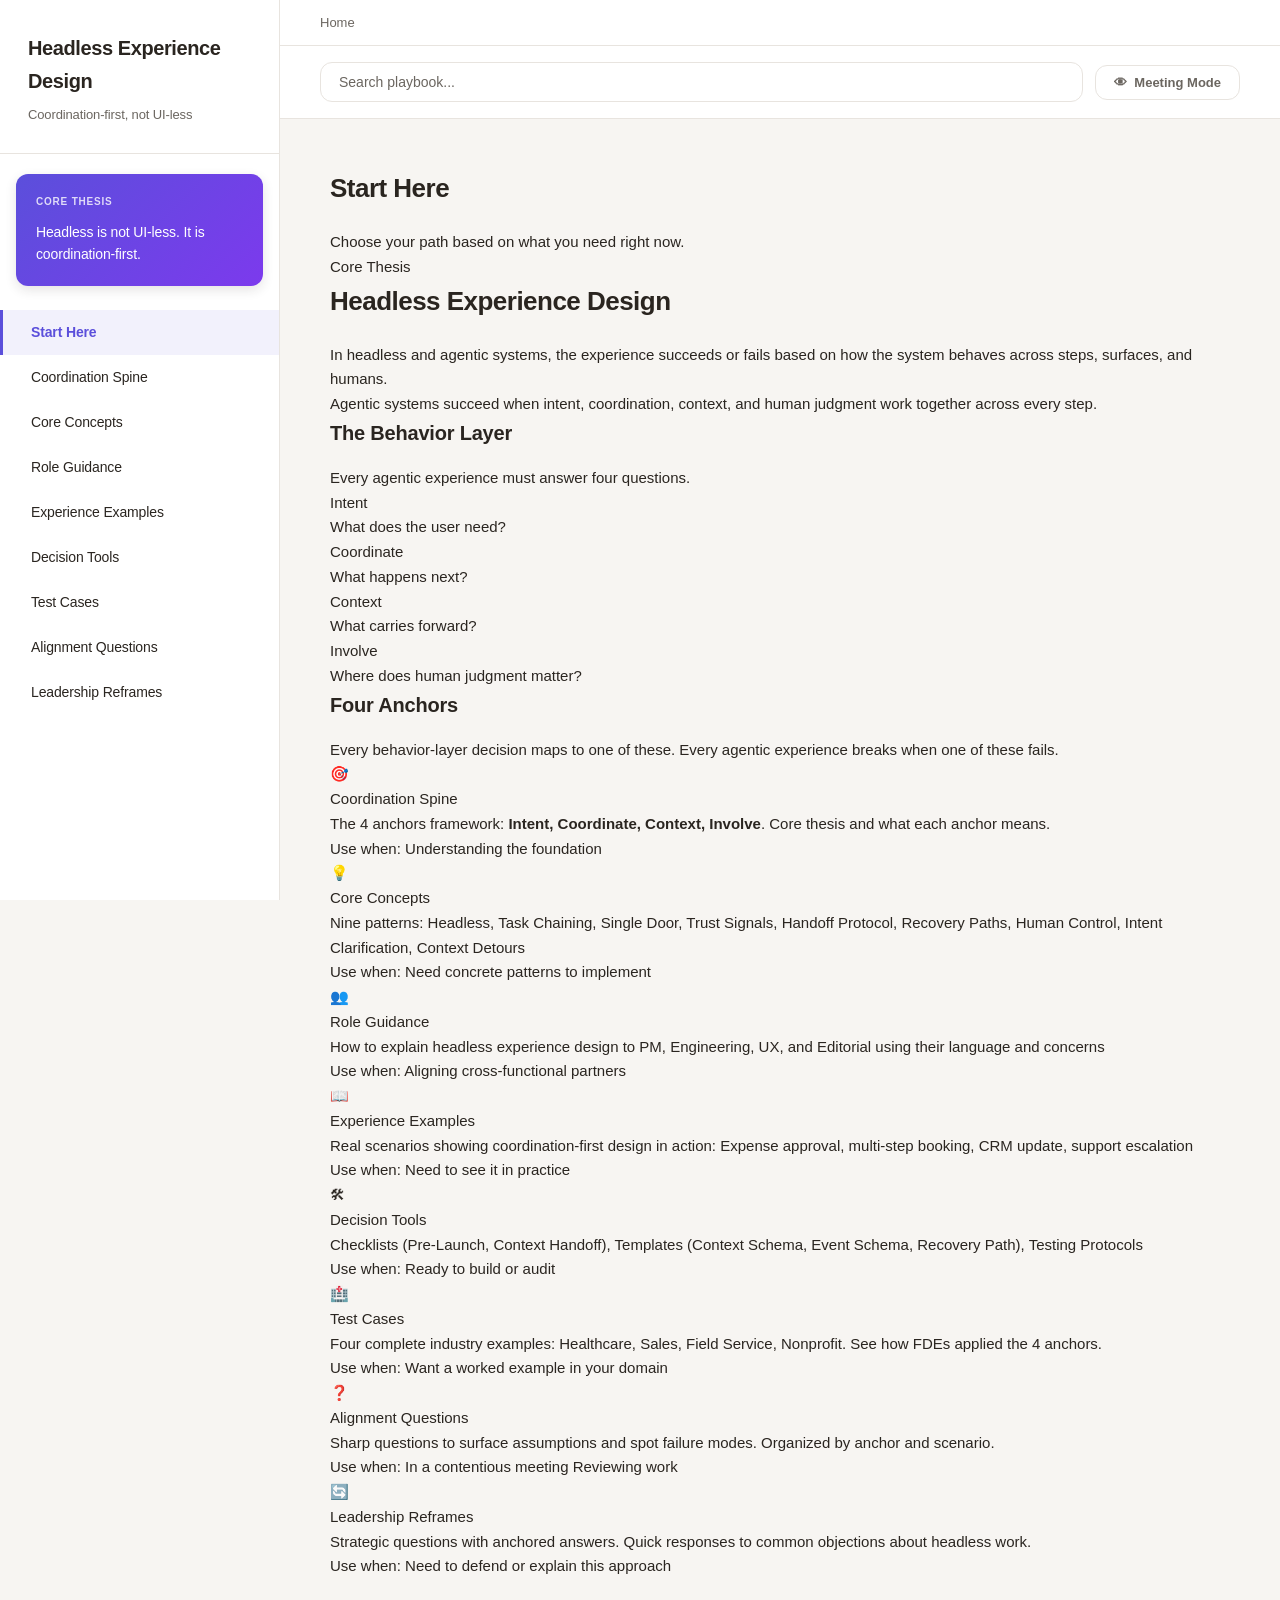
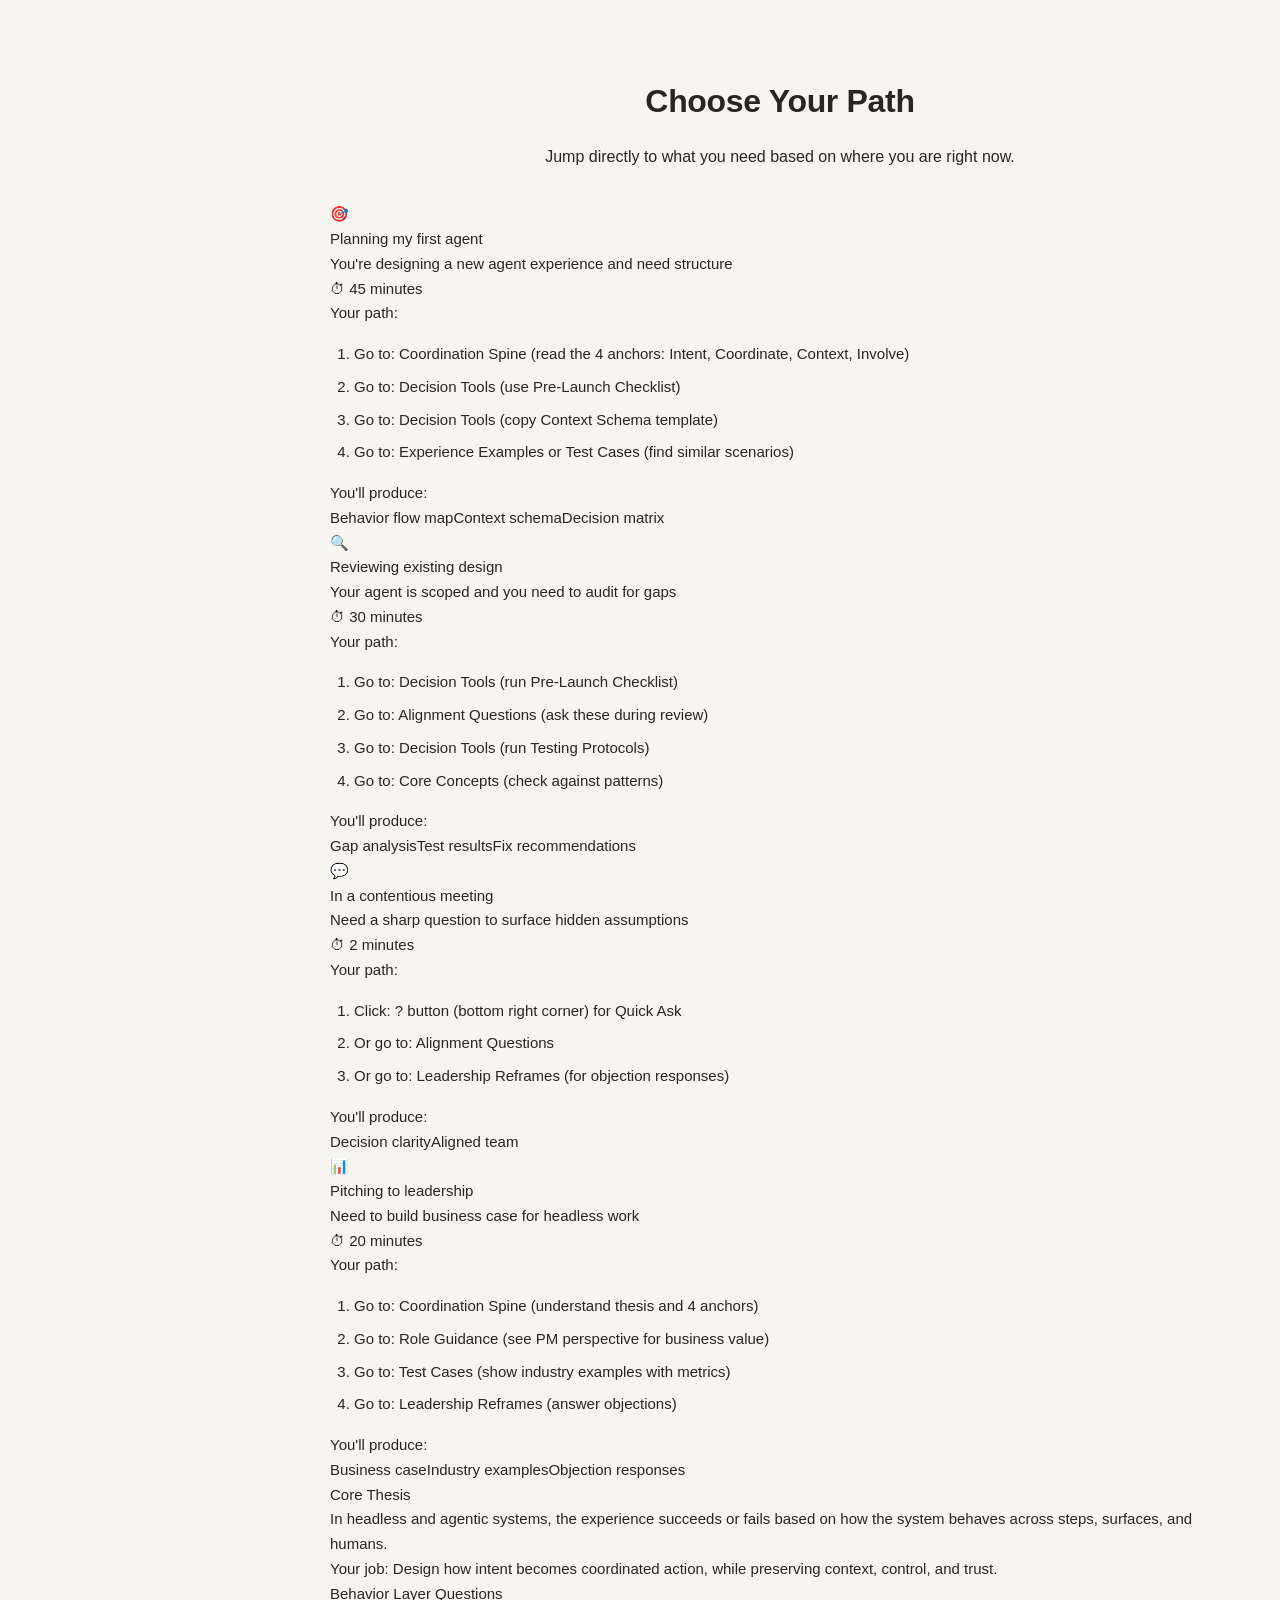
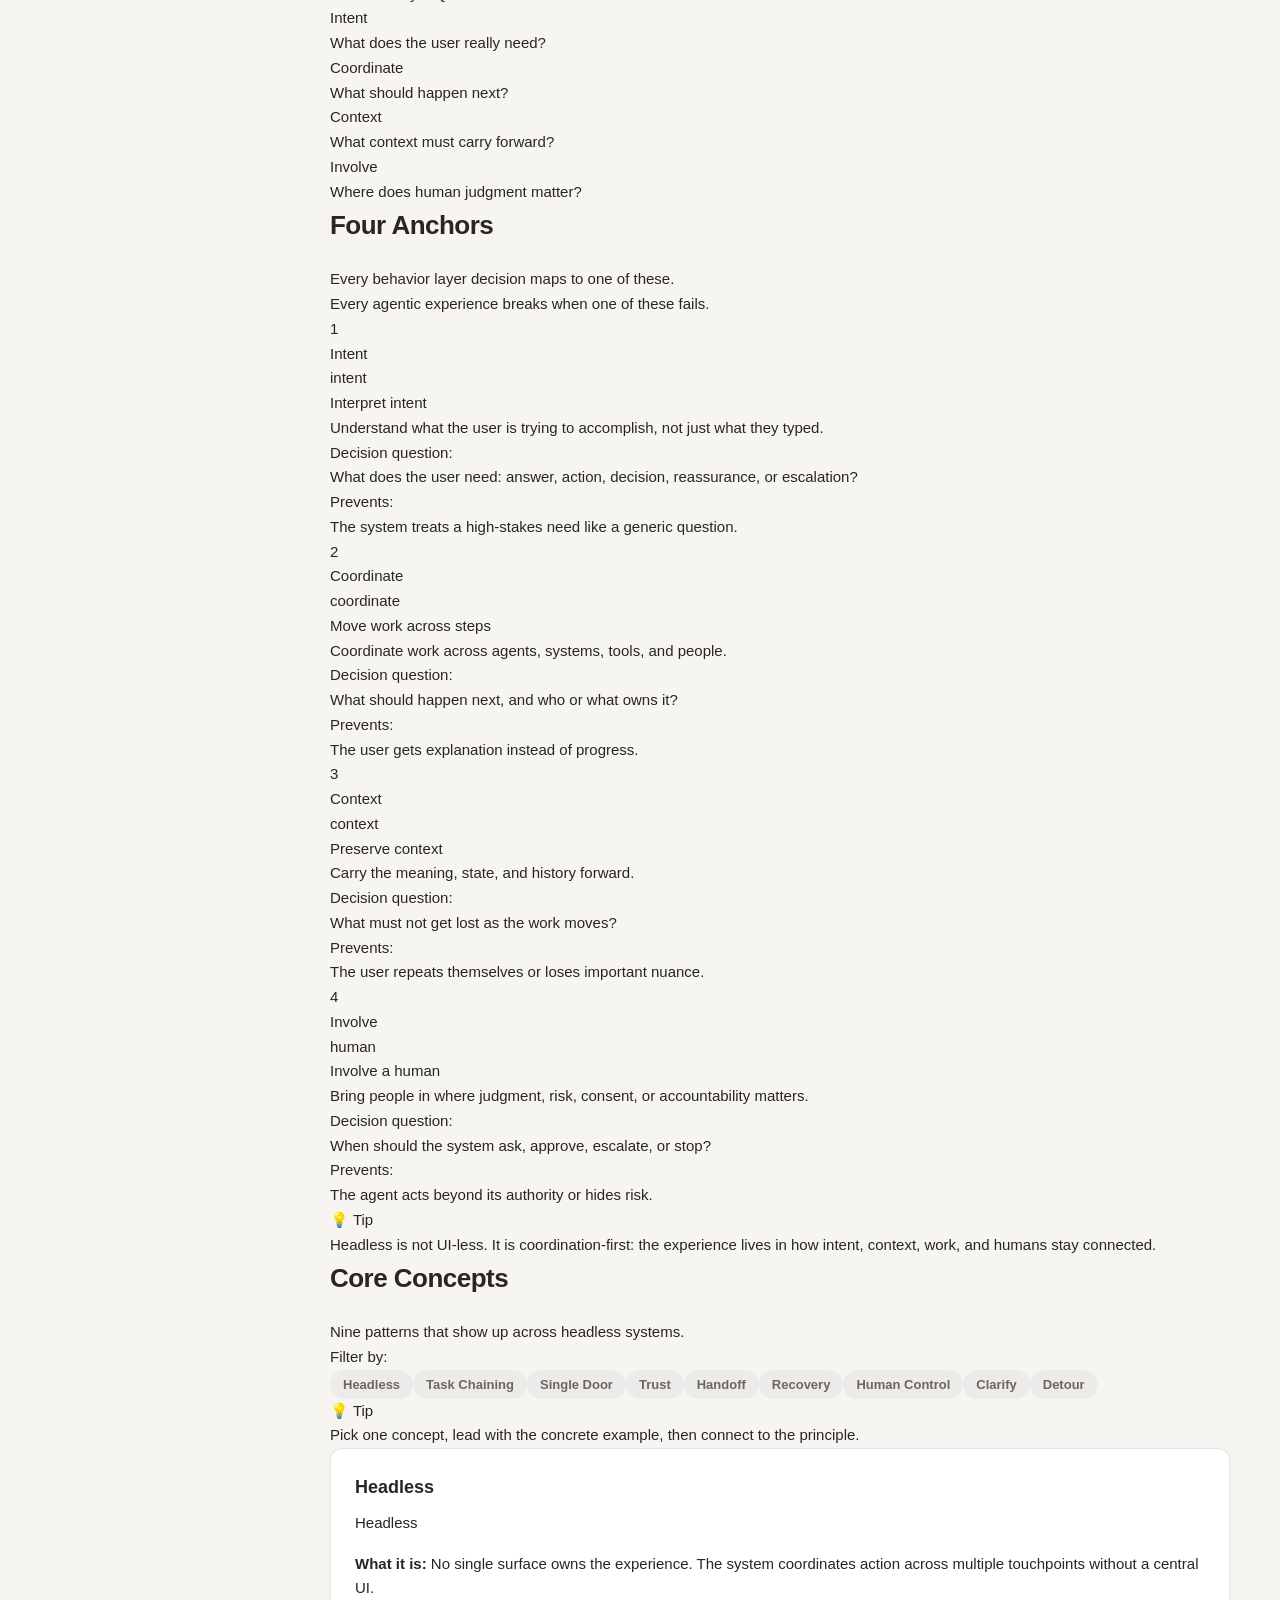
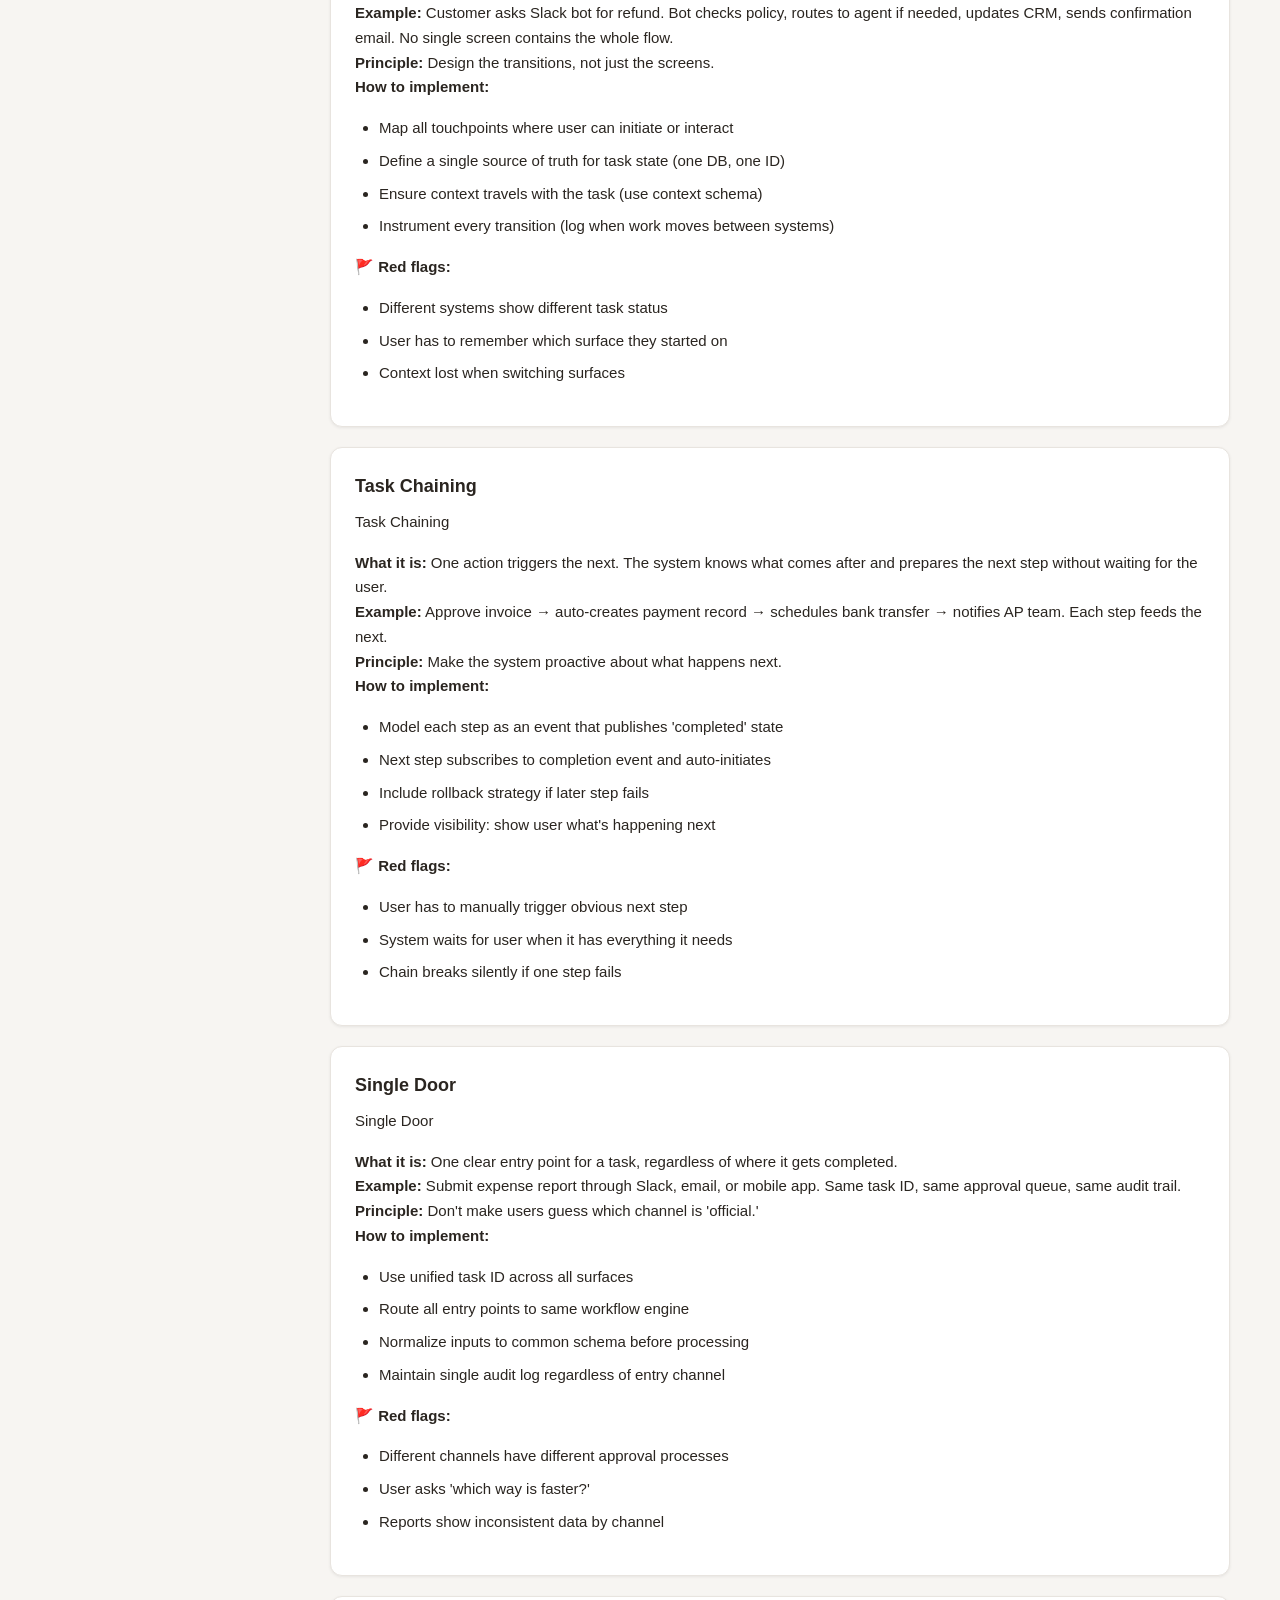
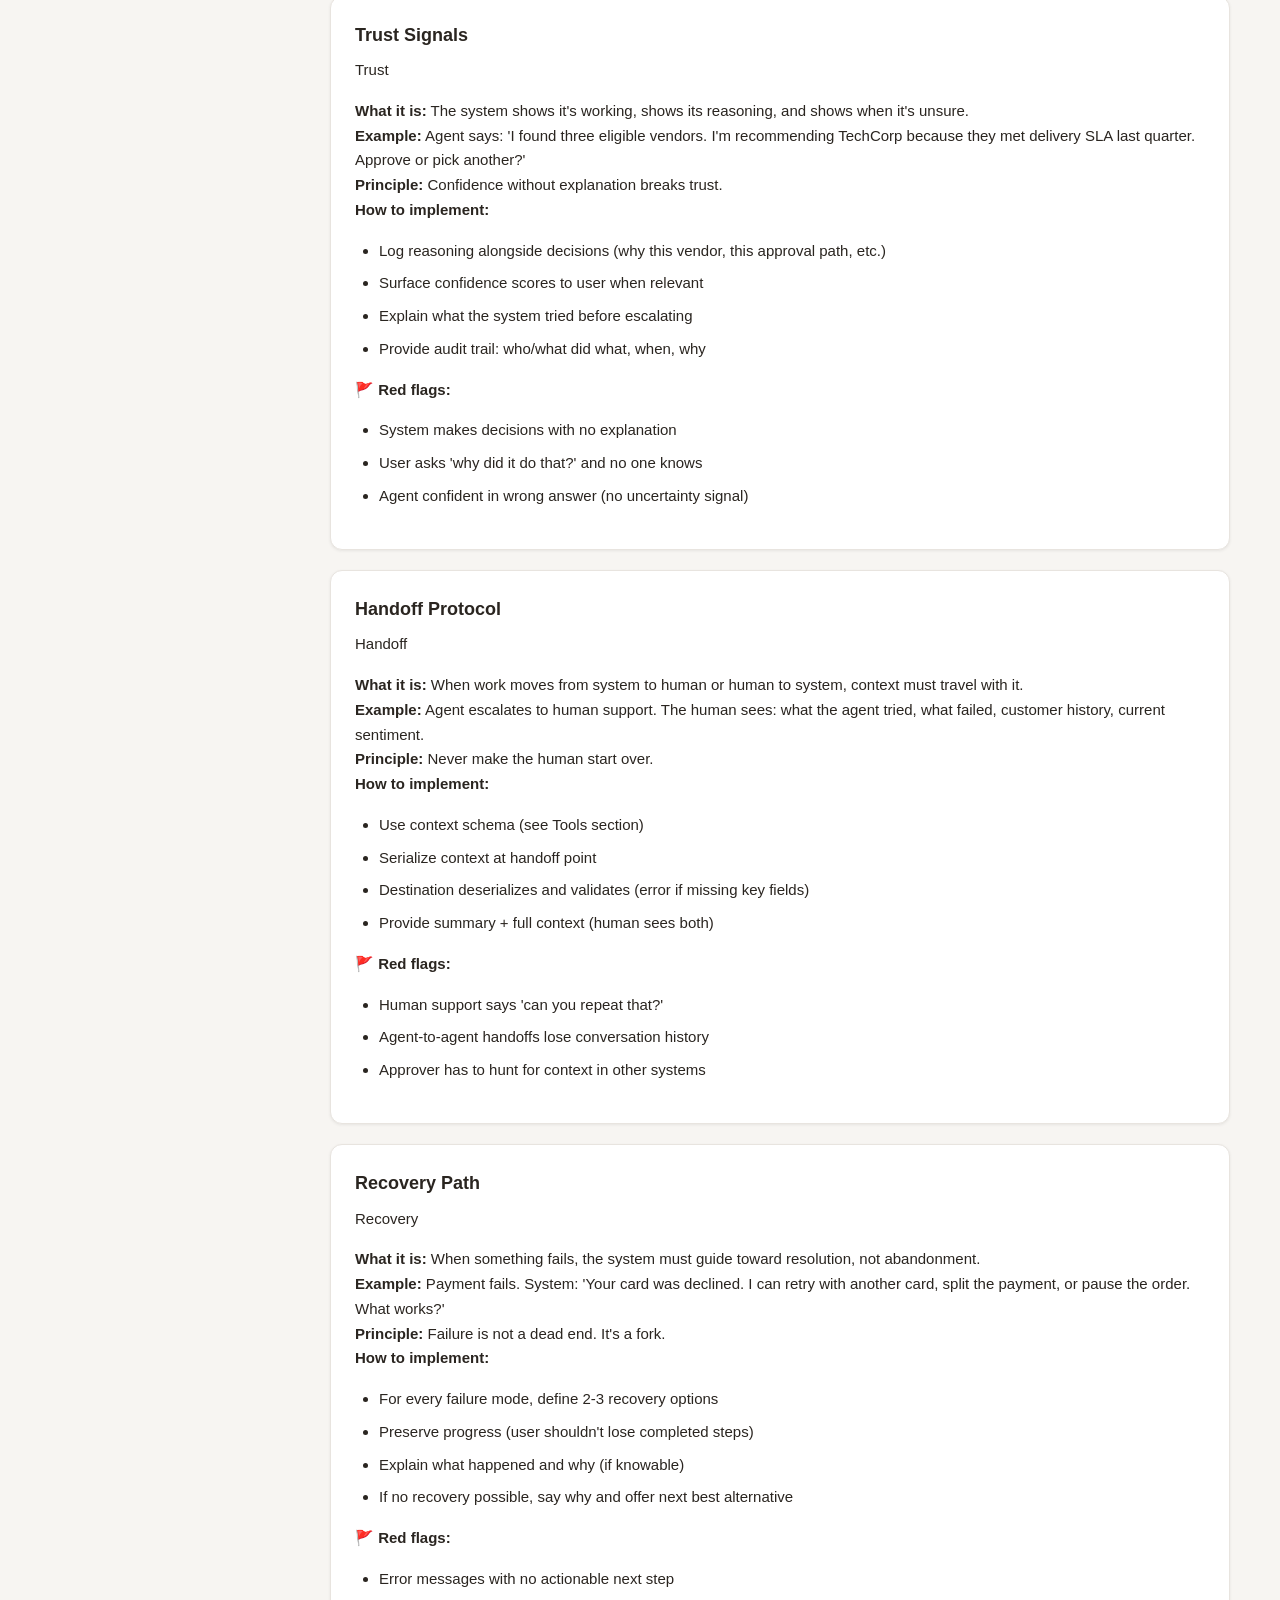
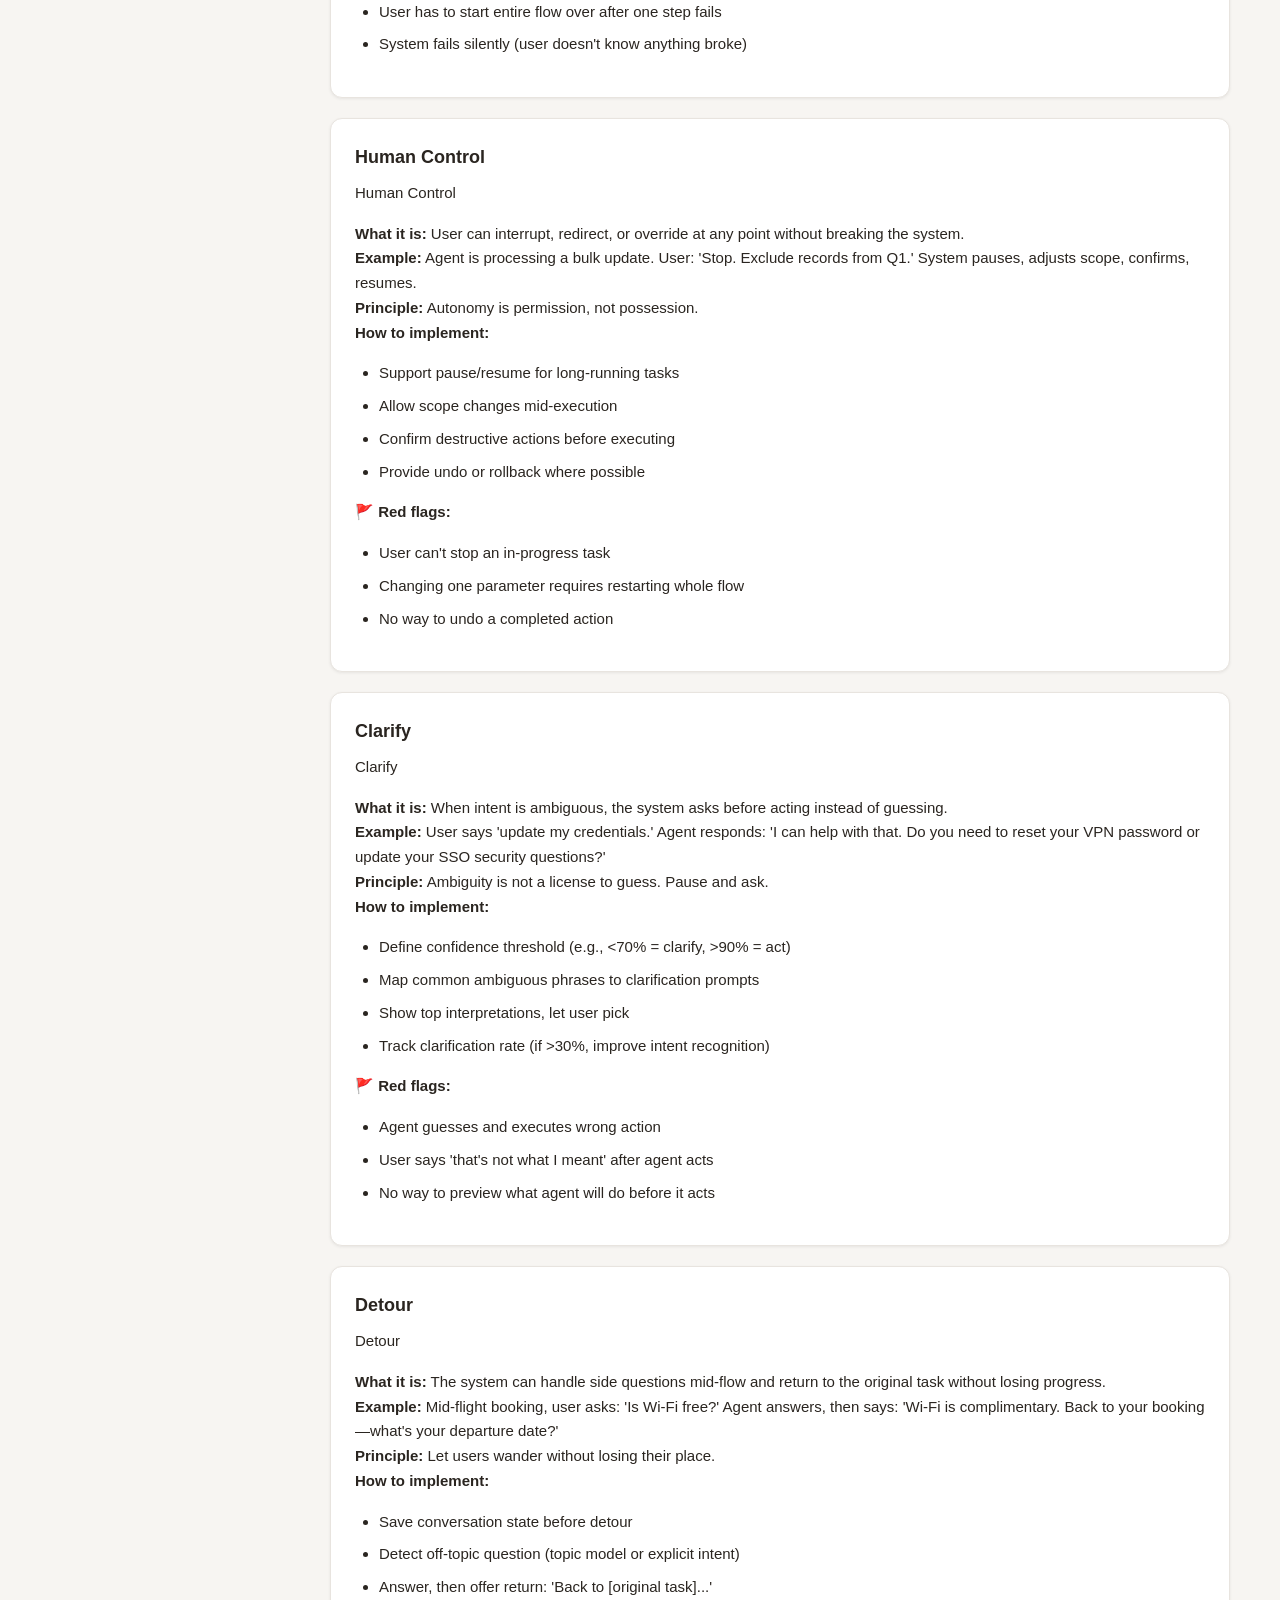
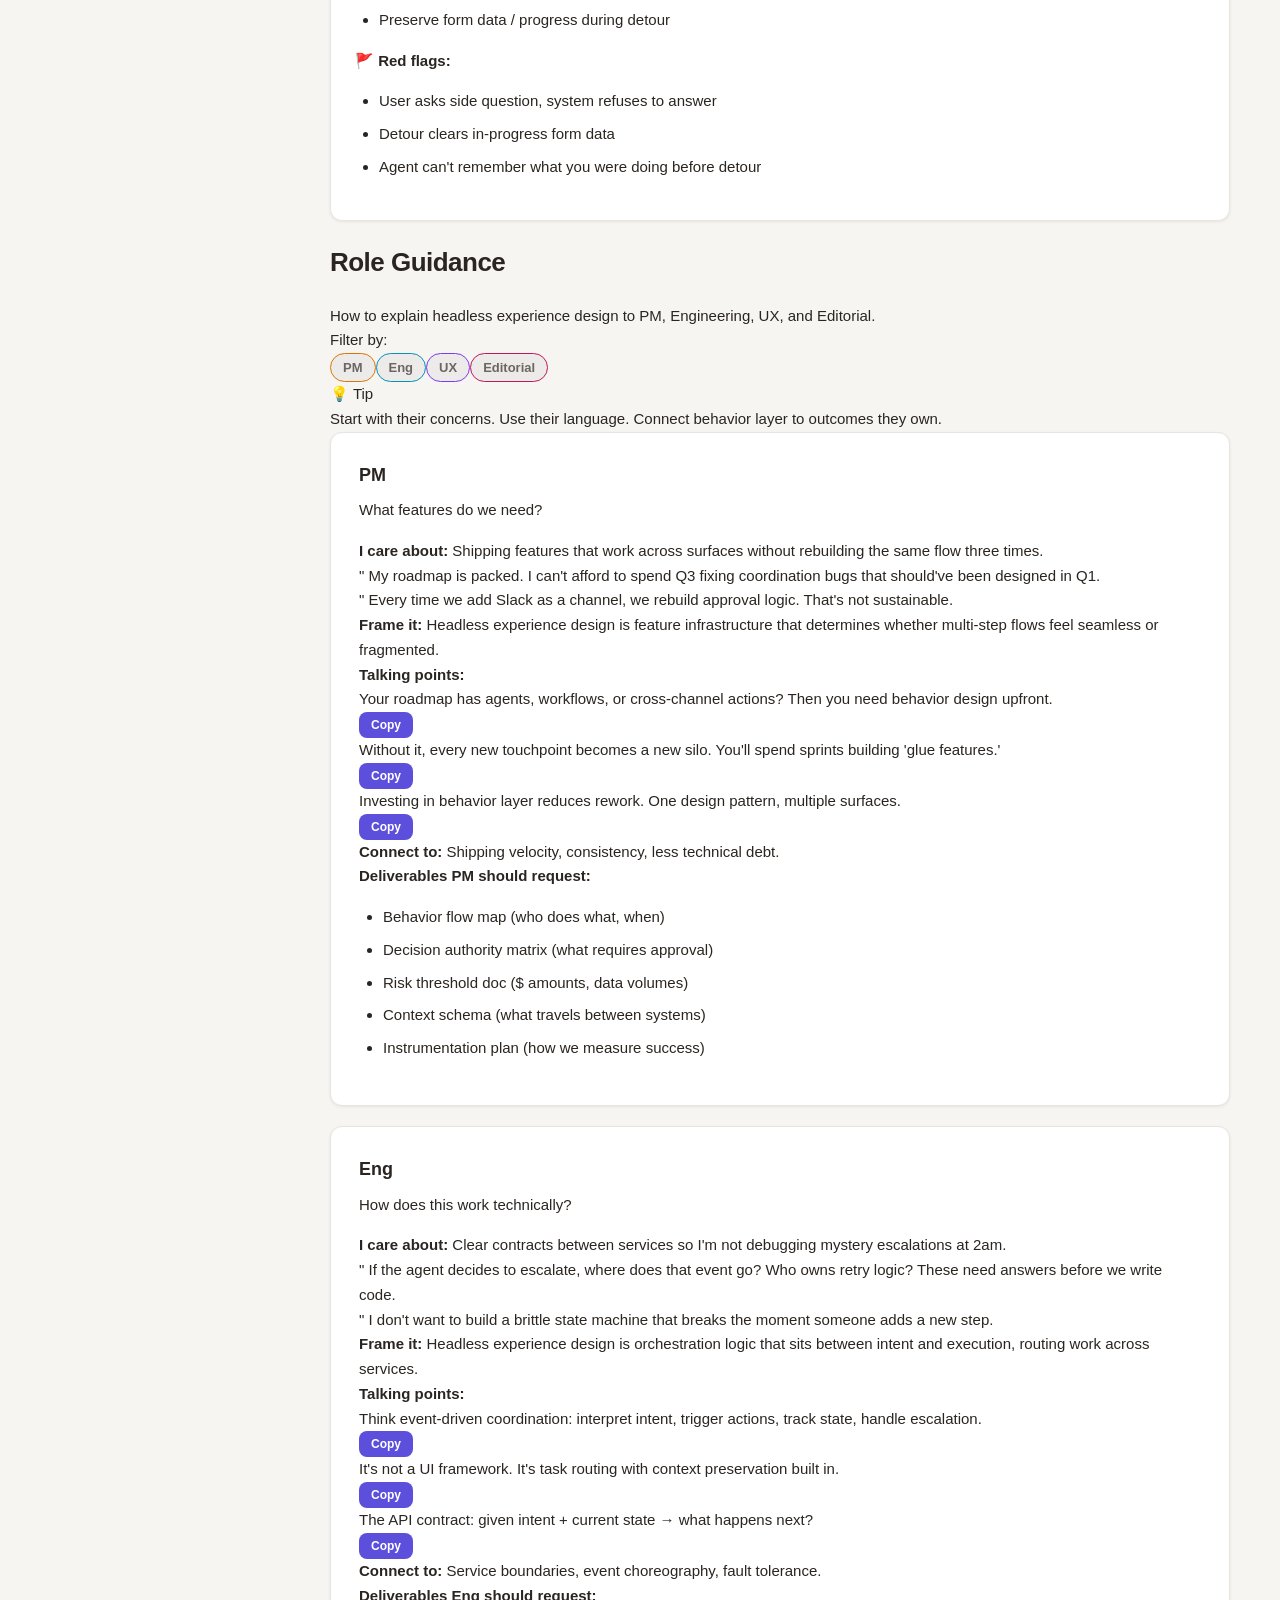
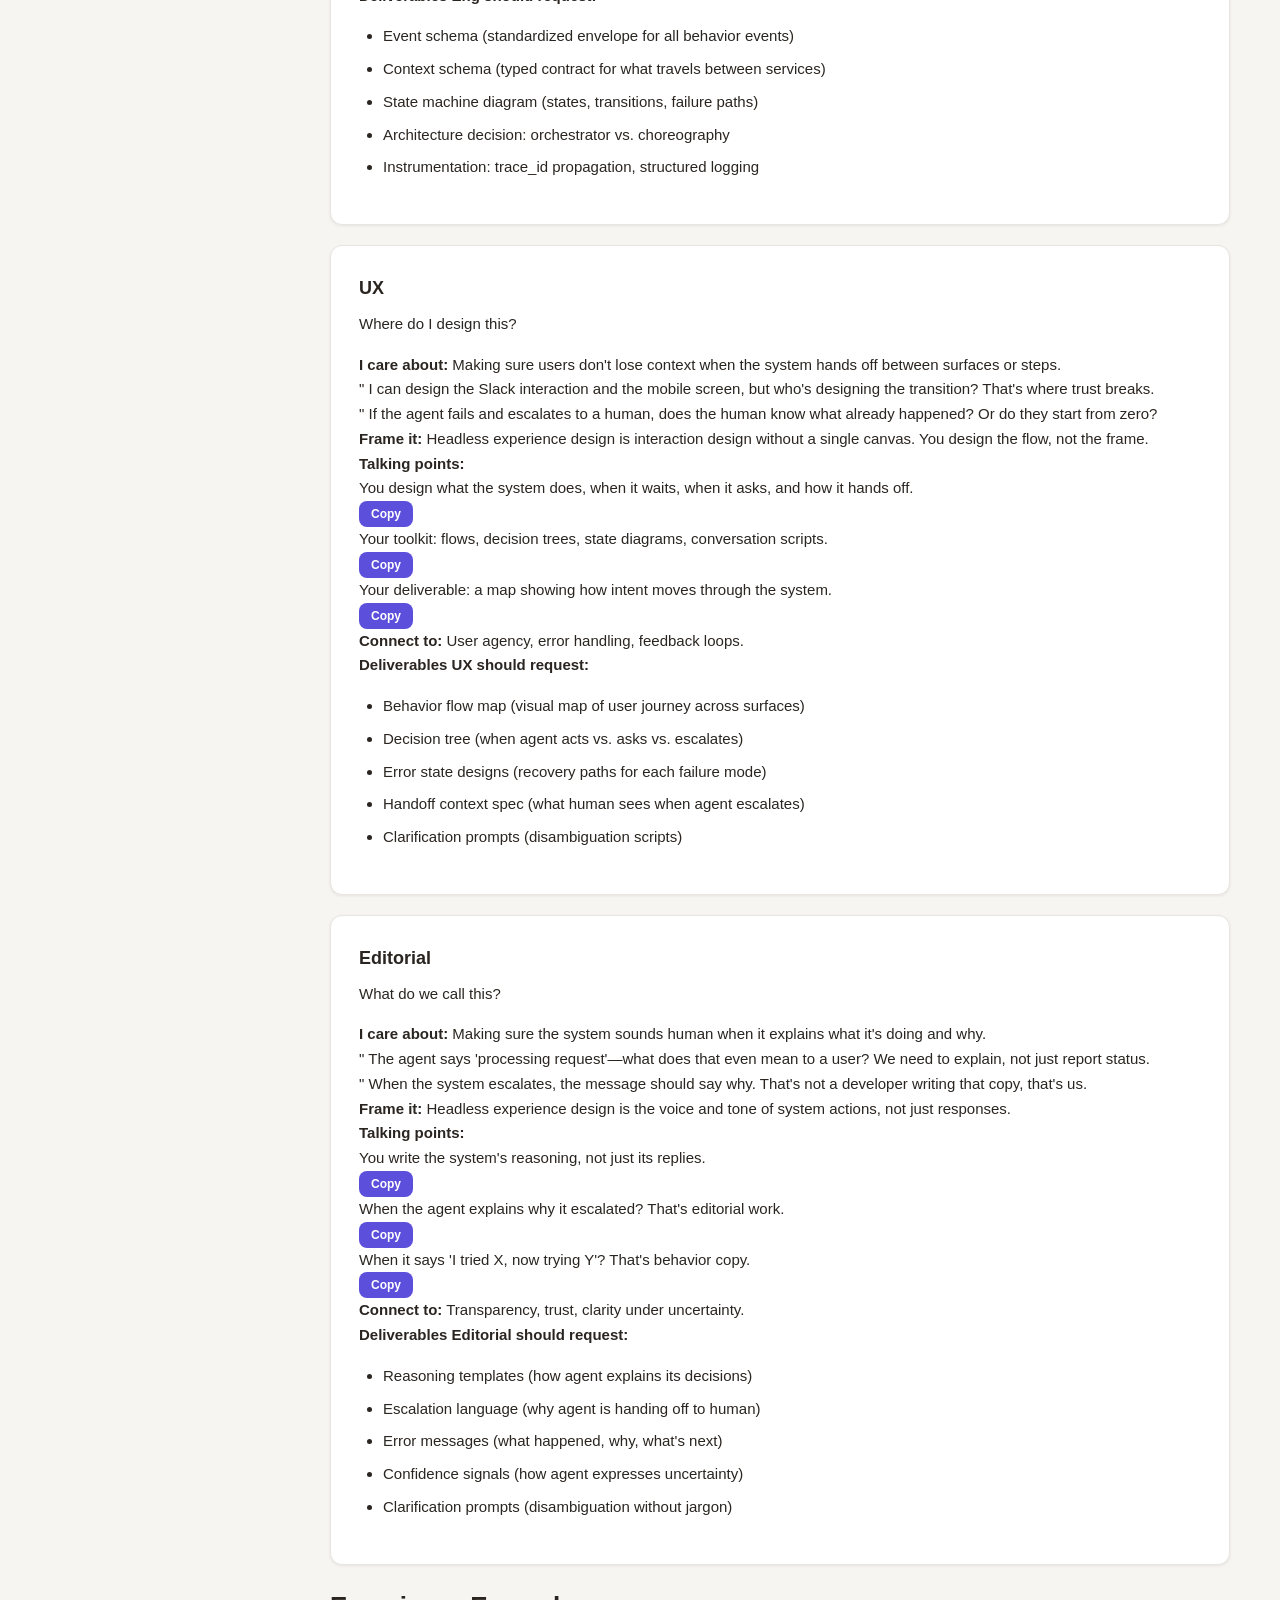
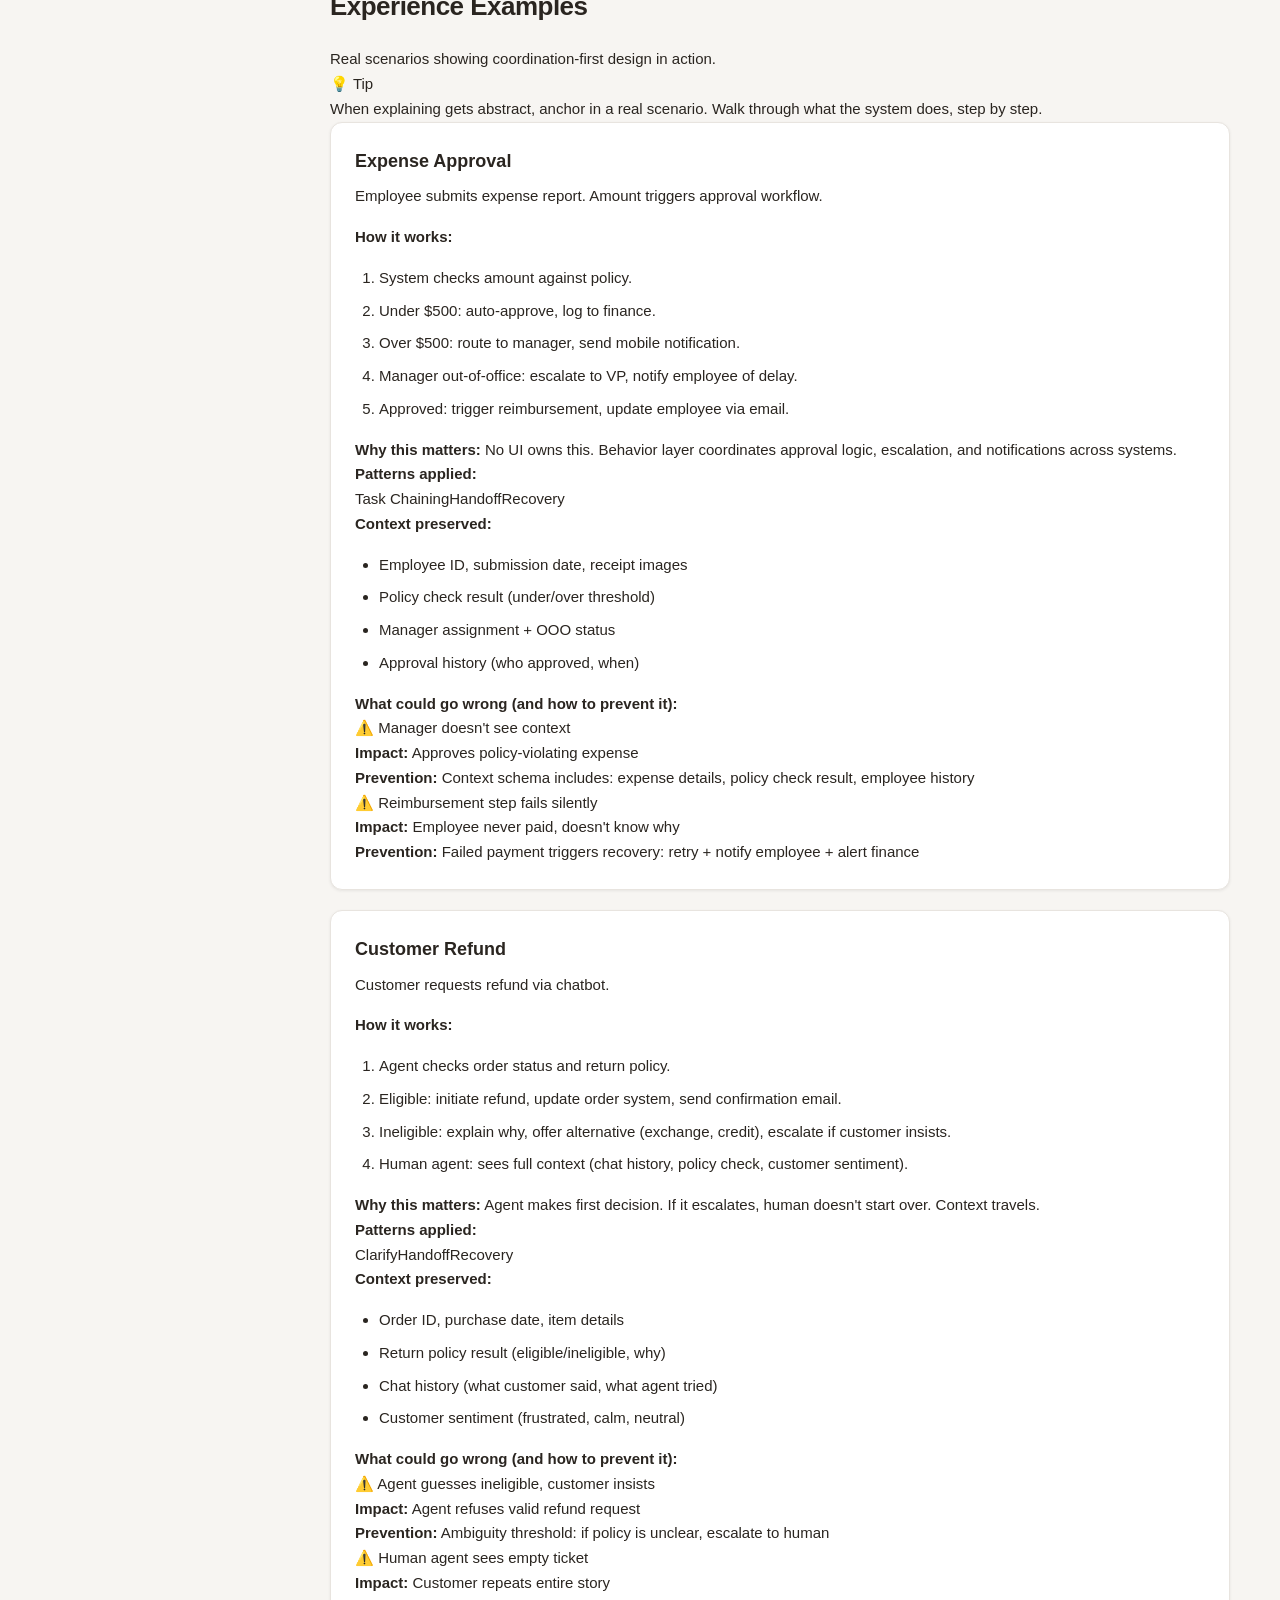
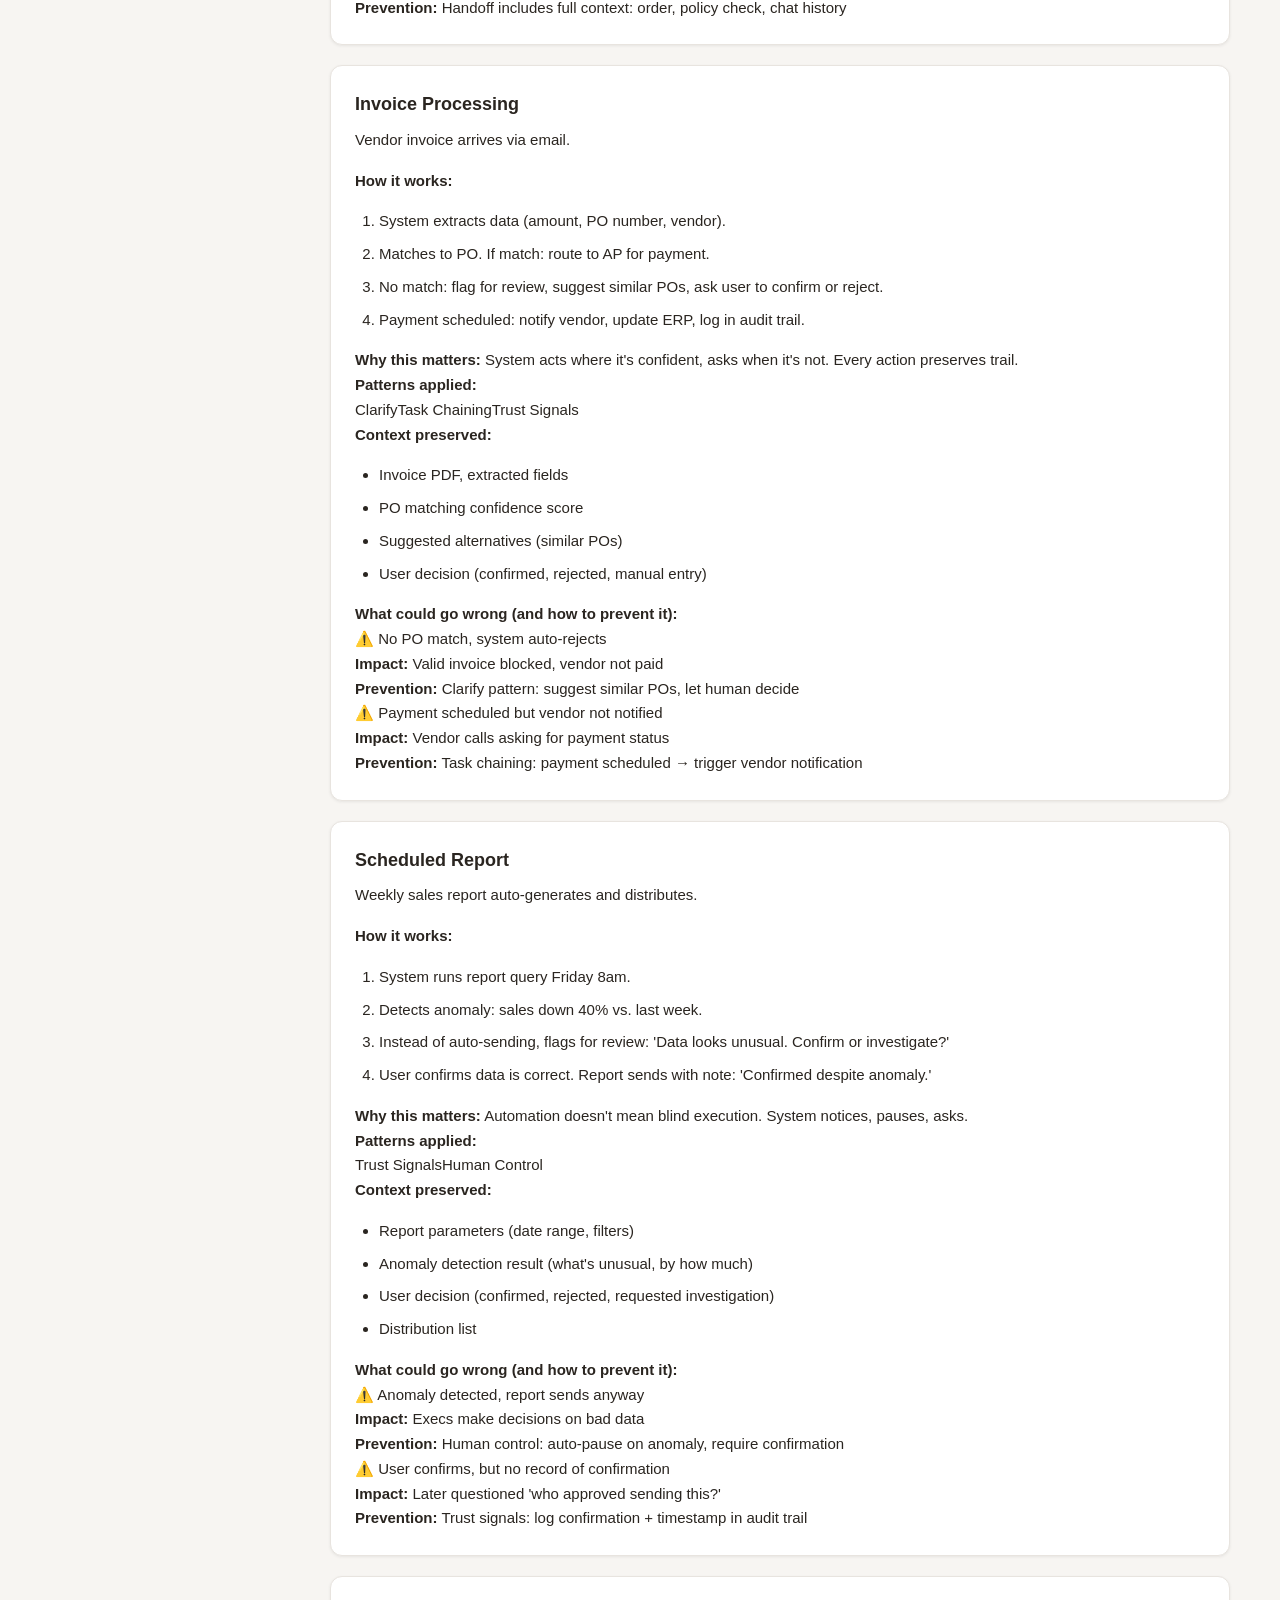
==== commit e0f9eaed: "Add files via upload" ====
--- a/index.html
+++ b/index.html
@@ -4,9 +4,7 @@
     <meta charset="UTF-8">
     <meta name="viewport" content="width=device-width, initial-scale=1.0">
     <title>Headless Experience Design Playbook</title>
-    <link rel="stylesheet" href="styles.css">
-    <link rel="stylesheet" href="styles-enhancements.css">
-    <link rel="stylesheet" href="styles-clean.css">
+    <link rel="stylesheet" href="styles-restored.css">
 </head>
 <body>
     <div class="app">
@@ -41,6 +39,15 @@
         </aside>
 
         <main class="main">
+            <div class="breadcrumbs-container">
+                <button id="back-button" class="back-button" style="display: none;">
+                    ← Back
+                </button>
+                <div id="breadcrumbs" class="breadcrumbs">
+                    <span class="breadcrumb-item">Home</span>
+                </div>
+            </div>
+
             <div class="search-bar">
                 <input type="text" id="search" placeholder="Search playbook..." />
                 <button id="clear-search" class="clear-btn" style="display: none;">✕</button>
--- a/styles-restored.css
+++ b/styles-restored.css
@@ -0,0 +1,832 @@
+/* ============================================
+   Headless Experience Design Playbook
+   Visual Restoration - Based on original with newer content
+   ============================================ */
+
+* {
+    margin: 0;
+    padding: 0;
+    box-sizing: border-box;
+}
+
+:root {
+    /* Original warm color palette */
+    --color-bg: #f7f5f2;
+    --color-surface: #ffffff;
+    --color-border: #e8e4df;
+    --color-text: #2a2520;
+    --color-text-muted: #6b6660;
+    --color-accent: #5b4fdb;
+    --color-accent-hover: #4940b8;
+    --color-highlight: #fff9e6;
+    --color-highlight-border: #f5c945;
+
+    /* Role colors */
+    --role-pm: #d97706;
+    --role-eng: #0891b2;
+    --role-ux: #7c3aed;
+    --role-editorial: #be185d;
+
+    /* Original soft shadows */
+    --shadow-sm: 0 1px 3px rgba(42, 37, 32, 0.08);
+    --shadow-md: 0 4px 12px rgba(42, 37, 32, 0.12);
+    --shadow-lg: 0 8px 24px rgba(42, 37, 32, 0.15);
+
+    /* Border radius */
+    --radius: 12px;
+    --radius-sm: 8px;
+
+    /* Layout */
+    --sidebar-width: 280px;
+}
+
+body {
+    font-family: -apple-system, BlinkMacSystemFont, 'Segoe UI', Roboto, 'Helvetica Neue', Arial, sans-serif;
+    font-size: 15px;
+    line-height: 1.65;
+    color: var(--color-text);
+    background: var(--color-bg);
+    -webkit-font-smoothing: antialiased;
+    -moz-osx-font-smoothing: grayscale;
+}
+
+.app {
+    display: flex;
+    min-height: 100vh;
+    position: relative;
+}
+
+/* ============================================
+   Mobile Menu Toggle
+   ============================================ */
+.mobile-menu-toggle {
+    display: block;
+    position: fixed;
+    top: 16px;
+    left: 16px;
+    z-index: 1001;
+    background: var(--color-surface);
+    border: 1px solid var(--color-border);
+    border-radius: var(--radius-sm);
+    padding: 10px;
+    width: 44px;
+    height: 44px;
+    cursor: pointer;
+    box-shadow: var(--shadow-sm);
+}
+
+.mobile-menu-toggle:active {
+    transform: scale(0.95);
+}
+
+.hamburger-line {
+    display: block;
+    width: 24px;
+    height: 2px;
+    background: var(--color-text);
+    margin: 5px 0;
+    transition: all 0.3s;
+    border-radius: 2px;
+}
+
+.mobile-overlay {
+    display: none;
+    position: fixed;
+    top: 0;
+    left: 0;
+    width: 100%;
+    height: 100%;
+    background: rgba(0, 0, 0, 0.5);
+    z-index: 999;
+    opacity: 0;
+    transition: opacity 0.3s;
+}
+
+.mobile-overlay.show {
+    display: block;
+    opacity: 1;
+}
+
+/* ============================================
+   Sidebar
+   ============================================ */
+.sidebar {
+    width: var(--sidebar-width);
+    background: var(--color-surface);
+    border-right: 1px solid var(--color-border);
+    padding: 32px 0;
+    position: fixed;
+    top: 0;
+    left: -280px;
+    height: 100vh;
+    overflow-y: auto;
+    z-index: 1000;
+    transition: left 0.3s ease;
+}
+
+.sidebar.open {
+    left: 0;
+}
+
+@media (min-width: 768px) {
+    .mobile-menu-toggle {
+        display: none;
+    }
+
+    .mobile-overlay {
+        display: none !important;
+    }
+
+    .sidebar {
+        left: 0;
+    }
+}
+
+.sidebar-header {
+    padding: 0 28px 28px;
+    border-bottom: 1px solid var(--color-border);
+    margin-bottom: 20px;
+}
+
+.sidebar-header h1 {
+    font-size: 20px;
+    font-weight: 700;
+    margin-bottom: 6px;
+    letter-spacing: -0.02em;
+    color: var(--color-text);
+}
+
+.tagline {
+    font-size: 13px;
+    color: var(--color-text-muted);
+    font-weight: 500;
+    letter-spacing: -0.01em;
+}
+
+.spine-summary {
+    margin: 0 16px 24px;
+    padding: 20px;
+    background: linear-gradient(135deg, #5b4fdb 0%, #7c3aed 100%);
+    border-radius: var(--radius);
+    color: white;
+    box-shadow: var(--shadow-md);
+}
+
+.spine-summary-label {
+    font-size: 10px;
+    font-weight: 700;
+    text-transform: uppercase;
+    letter-spacing: 0.8px;
+    opacity: 0.8;
+    margin-bottom: 10px;
+}
+
+.spine-summary-text {
+    font-size: 14px;
+    font-weight: 500;
+    line-height: 1.6;
+    letter-spacing: -0.01em;
+}
+
+/* ============================================
+   Navigation
+   ============================================ */
+.nav {
+    display: flex;
+    flex-direction: column;
+}
+
+.nav-link {
+    padding: 11px 28px;
+    text-decoration: none;
+    color: var(--color-text);
+    font-size: 14px;
+    font-weight: 500;
+    transition: all 0.2s;
+    border-left: 3px solid transparent;
+    letter-spacing: -0.01em;
+}
+
+.nav-link:hover {
+    background: rgba(91, 79, 219, 0.06);
+    color: var(--color-accent);
+}
+
+.nav-link.active {
+    color: var(--color-accent);
+    border-left-color: var(--color-accent);
+    background: rgba(91, 79, 219, 0.08);
+    font-weight: 600;
+}
+
+/* ============================================
+   Main Content Area
+   ============================================ */
+.main {
+    flex: 1;
+    margin-left: 0;
+    width: 100%;
+}
+
+@media (min-width: 768px) {
+    .main {
+        margin-left: var(--sidebar-width);
+        width: auto;
+    }
+}
+
+/* ============================================
+   Breadcrumbs & Back Button
+   ============================================ */
+.breadcrumbs-container {
+    display: flex;
+    align-items: center;
+    gap: 16px;
+    padding: 12px 40px;
+    background: var(--color-surface);
+    border-bottom: 1px solid var(--color-border);
+}
+
+.back-button {
+    display: inline-flex;
+    align-items: center;
+    gap: 4px;
+    padding: 6px 12px;
+    background: none;
+    border: 1px solid var(--color-border);
+    border-radius: var(--radius-sm);
+    color: var(--color-text-muted);
+    font-size: 13px;
+    font-weight: 500;
+    cursor: pointer;
+    transition: all 0.2s;
+}
+
+.back-button:hover {
+    background: rgba(91, 79, 219, 0.04);
+    border-color: var(--color-accent);
+    color: var(--color-accent);
+}
+
+.breadcrumbs {
+    display: flex;
+    align-items: center;
+    gap: 8px;
+    font-size: 13px;
+    flex-wrap: wrap;
+}
+
+.breadcrumb-item {
+    color: var(--color-text-muted);
+    text-decoration: none;
+    transition: color 0.2s;
+}
+
+.breadcrumb-item.link {
+    color: var(--color-accent);
+    cursor: pointer;
+}
+
+.breadcrumb-item.link:hover {
+    text-decoration: underline;
+}
+
+.breadcrumb-separator {
+    color: var(--color-text-muted);
+    opacity: 0.5;
+}
+
+/* ============================================
+   Search Bar
+   ============================================ */
+.search-bar {
+    position: sticky;
+    top: 0;
+    background: var(--color-surface);
+    border-bottom: 1px solid var(--color-border);
+    padding: 12px 16px;
+    z-index: 10;
+    display: flex;
+    align-items: center;
+    gap: 8px;
+    flex-wrap: wrap;
+}
+
+@media (min-width: 768px) {
+    .search-bar {
+        padding: 16px 40px;
+        gap: 12px;
+        flex-wrap: nowrap;
+    }
+}
+
+.search-bar input {
+    flex: 1;
+    min-width: 0;
+    padding: 10px 14px;
+    border: 1.5px solid var(--color-border);
+    border-radius: var(--radius);
+    font-size: 14px;
+    font-weight: 500;
+    outline: none;
+    transition: all 0.2s;
+    background: var(--color-surface);
+}
+
+@media (min-width: 768px) {
+    .search-bar input {
+        padding: 11px 18px;
+    }
+}
+
+.search-bar input:focus {
+    border-color: var(--color-accent);
+    box-shadow: 0 0 0 3px rgba(91, 79, 219, 0.1);
+}
+
+.search-bar input::placeholder {
+    color: var(--color-text-muted);
+    font-weight: 500;
+}
+
+.clear-btn {
+    background: none;
+    border: none;
+    color: var(--color-text-muted);
+    cursor: pointer;
+    font-size: 18px;
+    padding: 4px 8px;
+    transition: color 0.15s;
+    flex-shrink: 0;
+}
+
+.clear-btn:hover {
+    color: var(--color-text);
+}
+
+.meeting-mode-btn {
+    display: flex;
+    align-items: center;
+    gap: 6px;
+    padding: 8px 14px;
+    background: var(--color-surface);
+    border: 1.5px solid var(--color-border);
+    border-radius: var(--radius);
+    cursor: pointer;
+    font-size: 13px;
+    font-weight: 600;
+    color: var(--color-text-muted);
+    transition: all 0.2s;
+    white-space: nowrap;
+    flex-shrink: 0;
+}
+
+@media (min-width: 768px) {
+    .meeting-mode-btn {
+        padding: 9px 18px;
+        gap: 7px;
+    }
+}
+
+.meeting-mode-btn:hover {
+    border-color: var(--color-accent);
+    color: var(--color-accent);
+}
+
+.meeting-mode-btn.active {
+    background: var(--color-accent);
+    border-color: var(--color-accent);
+    color: white;
+}
+
+/* ============================================
+   Content Container
+   ============================================ */
+.content {
+    max-width: 980px;
+    margin: 0 auto;
+    padding: 40px 16px;
+}
+
+@media (min-width: 768px) {
+    .content {
+        padding: 48px 40px 80px;
+    }
+}
+
+/* ============================================
+   Typography
+   ============================================ */
+h2 {
+    font-size: 26px;
+    font-weight: 700;
+    margin-bottom: 20px;
+    color: var(--color-text);
+    letter-spacing: -0.02em;
+}
+
+h3 {
+    font-size: 20px;
+    font-weight: 600;
+    margin-bottom: 16px;
+    color: var(--color-text);
+    letter-spacing: -0.01em;
+}
+
+.section-intro {
+    font-size: 17px;
+    line-height: 1.65;
+    color: var(--color-text-muted);
+    margin-bottom: 32px;
+}
+
+/* ============================================
+   Cards - Consistent Design System
+   ============================================ */
+.card {
+    background: var(--color-surface);
+    border: 1px solid var(--color-border);
+    border-radius: var(--radius);
+    padding: 28px;
+    margin-bottom: 20px;
+    box-shadow: var(--shadow-sm);
+    transition: box-shadow 0.2s;
+}
+
+.card:hover {
+    box-shadow: var(--shadow-md);
+}
+
+.card-header {
+    display: flex;
+    justify-content: space-between;
+    align-items: flex-start;
+    margin-bottom: 16px;
+}
+
+.card-title {
+    font-size: 18px;
+    font-weight: 600;
+    color: var(--color-text);
+    margin-bottom: 8px;
+}
+
+.card-description {
+    font-size: 15px;
+    line-height: 1.65;
+    color: var(--color-text-muted);
+    margin-bottom: 20px;
+}
+
+/* ============================================
+   Role Pills - Separate Clickable Buttons
+   ============================================ */
+.role-filters {
+    display: flex;
+    flex-wrap: wrap;
+    gap: 8px;
+    margin-bottom: 24px;
+}
+
+.role-filter {
+    padding: 6px 12px;
+    border-radius: 16px;
+    font-size: 13px;
+    font-weight: 600;
+    cursor: pointer;
+    transition: all 0.2s;
+    border: 1.5px solid transparent;
+    background: rgba(0, 0, 0, 0.04);
+    color: var(--color-text-muted);
+}
+
+.role-filter:hover {
+    background: rgba(91, 79, 219, 0.08);
+    color: var(--color-accent);
+}
+
+.role-filter.active {
+    background: var(--color-accent);
+    color: white;
+    border-color: var(--color-accent);
+}
+
+.role-filter.pm { border-color: var(--role-pm); }
+.role-filter.pm.active { background: var(--role-pm); border-color: var(--role-pm); }
+
+.role-filter.eng { border-color: var(--role-eng); }
+.role-filter.eng.active { background: var(--role-eng); border-color: var(--role-eng); }
+
+.role-filter.ux { border-color: var(--role-ux); }
+.role-filter.ux.active { background: var(--role-ux); border-color: var(--role-ux); }
+
+.role-filter.editorial { border-color: var(--role-editorial); }
+.role-filter.editorial.active { background: var(--role-editorial); border-color: var(--role-editorial); }
+
+/* ============================================
+   Concept Cards
+   ============================================ */
+.concept-grid {
+    display: grid;
+    grid-template-columns: repeat(auto-fill, minmax(300px, 1fr));
+    gap: 20px;
+    margin-bottom: 32px;
+}
+
+.concept-card {
+    background: var(--color-surface);
+    border: 1px solid var(--color-border);
+    border-radius: var(--radius);
+    padding: 24px;
+    box-shadow: var(--shadow-sm);
+    transition: all 0.2s;
+}
+
+.concept-card:hover {
+    box-shadow: var(--shadow-md);
+    transform: translateY(-2px);
+}
+
+.concept-card-header {
+    margin-bottom: 16px;
+}
+
+.concept-title {
+    font-size: 18px;
+    font-weight: 600;
+    color: var(--color-text);
+    margin-bottom: 6px;
+}
+
+.concept-tags {
+    display: flex;
+    flex-wrap: wrap;
+    gap: 6px;
+    margin-top: 8px;
+}
+
+.concept-tag {
+    padding: 4px 10px;
+    border-radius: 12px;
+    font-size: 11px;
+    font-weight: 600;
+    background: rgba(0, 0, 0, 0.04);
+    color: var(--color-text-muted);
+}
+
+.concept-description {
+    font-size: 14px;
+    line-height: 1.6;
+    color: var(--color-text-muted);
+    margin-bottom: 16px;
+}
+
+/* ============================================
+   Alignment Questions - Remove Raw + Characters
+   ============================================ */
+.alignment-questions {
+    margin-top: 24px;
+}
+
+.alignment-question {
+    background: var(--color-surface);
+    border: 1px solid var(--color-border);
+    border-radius: var(--radius);
+    padding: 20px 24px;
+    margin-bottom: 16px;
+    box-shadow: var(--shadow-sm);
+}
+
+.alignment-question-text {
+    font-size: 15px;
+    font-weight: 600;
+    color: var(--color-text);
+    line-height: 1.5;
+    margin-bottom: 12px;
+}
+
+.alignment-question-why {
+    font-size: 14px;
+    color: var(--color-text-muted);
+    line-height: 1.65;
+}
+
+/* ============================================
+   Example Scenarios
+   ============================================ */
+.example-card {
+    background: var(--color-surface);
+    border: 1px solid var(--color-border);
+    border-radius: var(--radius);
+    padding: 24px;
+    margin-bottom: 20px;
+    box-shadow: var(--shadow-sm);
+}
+
+.example-header {
+    display: flex;
+    align-items: flex-start;
+    gap: 16px;
+    margin-bottom: 16px;
+}
+
+.example-icon {
+    width: 48px;
+    height: 48px;
+    border-radius: var(--radius-sm);
+    display: flex;
+    align-items: center;
+    justify-content: center;
+    font-size: 24px;
+    background: rgba(91, 79, 219, 0.1);
+    flex-shrink: 0;
+}
+
+.example-title {
+    font-size: 18px;
+    font-weight: 600;
+    color: var(--color-text);
+    line-height: 1.4;
+}
+
+.example-scenario {
+    font-size: 15px;
+    line-height: 1.65;
+    color: var(--color-text-muted);
+    margin-bottom: 16px;
+}
+
+.example-section {
+    margin-top: 16px;
+}
+
+.example-section-title {
+    font-size: 14px;
+    font-weight: 600;
+    color: var(--color-text);
+    margin-bottom: 8px;
+}
+
+.example-section-content {
+    font-size: 14px;
+    line-height: 1.6;
+    color: var(--color-text-muted);
+}
+
+.example-section-content ul {
+    margin: 8px 0;
+    padding-left: 20px;
+}
+
+.example-section-content li {
+    margin: 6px 0;
+}
+
+/* ============================================
+   Copy Buttons
+   ============================================ */
+.copy-btn {
+    padding: 6px 12px;
+    background: var(--color-accent);
+    color: white;
+    border: none;
+    border-radius: var(--radius-sm);
+    font-size: 12px;
+    font-weight: 600;
+    cursor: pointer;
+    transition: all 0.2s;
+}
+
+.copy-btn:hover {
+    background: var(--color-accent-hover);
+}
+
+.copy-btn:active {
+    transform: scale(0.95);
+}
+
+/* ============================================
+   Floating Help Button
+   ============================================ */
+.floating-help {
+    position: fixed;
+    bottom: 24px;
+    right: 24px;
+    width: 56px;
+    height: 56px;
+    background: var(--color-accent);
+    color: white;
+    border-radius: 50%;
+    border: none;
+    font-size: 24px;
+    cursor: pointer;
+    box-shadow: var(--shadow-lg);
+    transition: all 0.2s;
+    z-index: 100;
+    display: flex;
+    align-items: center;
+    justify-content: center;
+}
+
+.floating-help:hover {
+    transform: scale(1.05);
+    box-shadow: 0 12px 28px rgba(42, 37, 32, 0.2);
+}
+
+.floating-help:active {
+    transform: scale(0.95);
+}
+
+/* ============================================
+   Tip Boxes
+   ============================================ */
+.tip-box {
+    background: var(--color-highlight);
+    border: 1px solid var(--color-highlight-border);
+    border-radius: var(--radius);
+    padding: 16px 20px;
+    margin: 20px 0;
+    display: flex;
+    align-items: flex-start;
+    gap: 12px;
+}
+
+.tip-icon {
+    font-size: 18px;
+    flex-shrink: 0;
+}
+
+.tip-content {
+    font-size: 14px;
+    line-height: 1.6;
+    color: var(--color-text);
+}
+
+/* ============================================
+   Lists
+   ============================================ */
+ul, ol {
+    margin: 16px 0;
+    padding-left: 24px;
+}
+
+li {
+    margin: 8px 0;
+    line-height: 1.65;
+}
+
+/* ============================================
+   Empty States
+   ============================================ */
+.empty-state {
+    text-align: center;
+    padding: 60px 20px;
+}
+
+.empty-state-icon {
+    font-size: 48px;
+    margin-bottom: 16px;
+    opacity: 0.3;
+}
+
+.empty-state-title {
+    font-size: 18px;
+    font-weight: 600;
+    color: var(--color-text);
+    margin-bottom: 8px;
+}
+
+.empty-state-message {
+    font-size: 15px;
+    color: var(--color-text-muted);
+    line-height: 1.6;
+}
+
+/* ============================================
+   Responsive Adjustments
+   ============================================ */
+@media (max-width: 768px) {
+    .content {
+        padding: 24px 16px;
+    }
+
+    h2 {
+        font-size: 22px;
+    }
+
+    h3 {
+        font-size: 18px;
+    }
+
+    .card {
+        padding: 20px;
+    }
+
+    .concept-grid {
+        grid-template-columns: 1fr;
+    }
+
+    .breadcrumbs-container {
+        padding: 12px 16px;
+    }
+}
